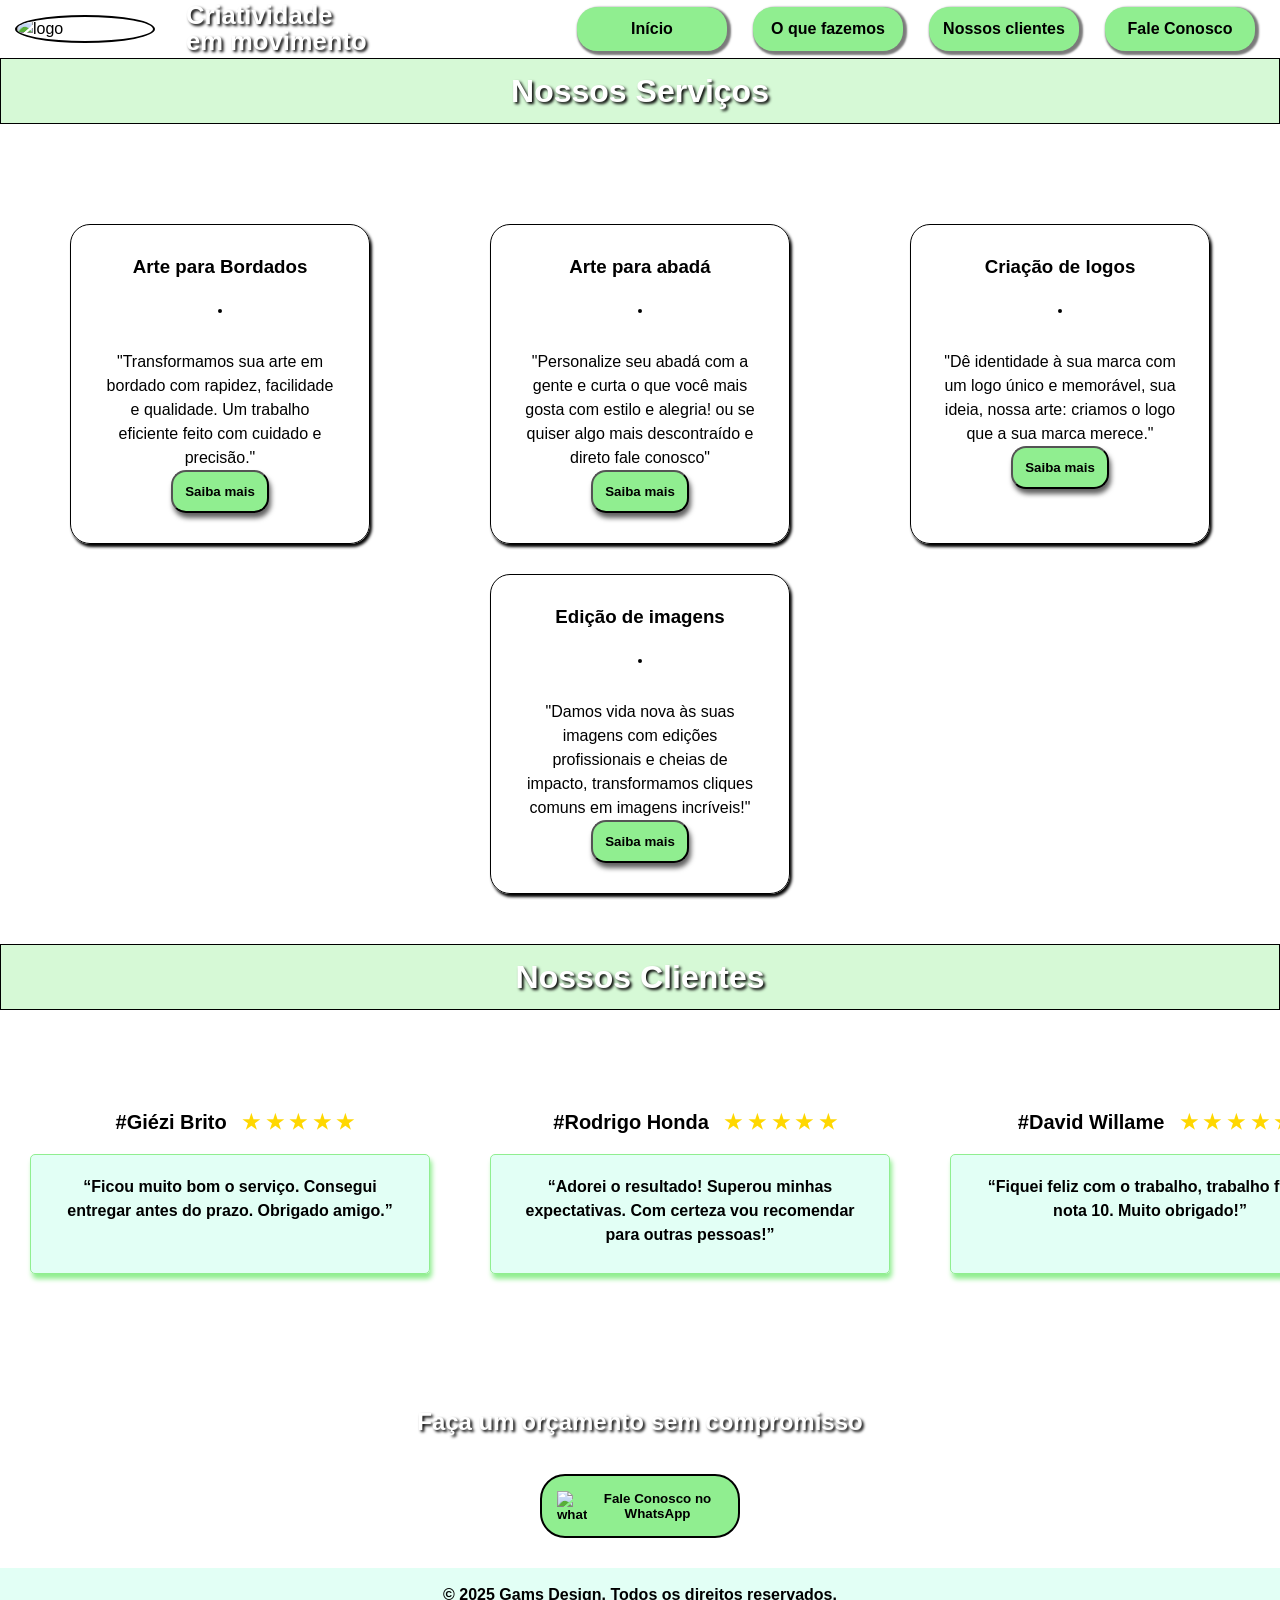
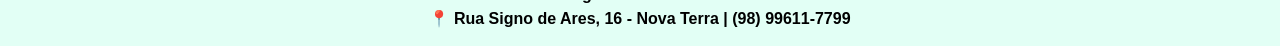
==== index.html @ ac2cf176 "atualizando..." ====
<!DOCTYPE html>
<html lang="pt-br">
  <head>
    <meta charset="UTF-8" />
    <meta name="viewport" content="width=device-width, initial-scale=1.0" />
    <link rel="stylesheet" href="style.css" />
    <link rel="shortcut icon" href="img/logo-ico.jpg" type="ico" />
    <title>Gams Design</title>
  </head>
  <body>
    <header>
      <img class="logo" src="img/logo500px.jpg" alt="logo" />
      <h1>Criatividade <br>em movimento</br></h1>
      <button class="menu-btn" aria-label="Abrir menu">
        ☰
      </button>
      <nav class="menu">
        <a href="#">Início</a>
        <a href="#">O que fazemos</a>
        <a href="#">Nossos clientes</a>
        <a href="#">Fale Conosco</a>
      </nav>
    </header>

    <h2 class="nn">Nossos Serviços</h2>

    <main>
      <article class="cards">
        <h3 class="tt">Arte para Bordados</h3>
        <img class="foto-logo" src="img/bordado500px.jpg" alt="" />
        <p class="descricao">
          "Transformamos sua arte em bordado com rapidez, facilidade e
          qualidade. Um trabalho eficiente feito com cuidado e precisão."
        </p>
          <button href="#" class="btn">Saiba mais</button>
      </article>

      <article class="cards">
        <h3 class="tt">Arte para abadá</h3>
        <img class="foto-logo" src="img/abada500px.jpg" alt="" />
        <p class="descricao">
          "Personalize seu abadá com a gente e curta o que você mais gosta com
          estilo e alegria! ou se quiser algo mais descontraído e direto fale
          conosco"
        </p>
          <button href="#" class="btn">Saiba mais</button>
      </article>

      <article class="cards">
        <h3 class="tt">Criação de logos</h3>
        <img class="foto-logo" src="img/logo500px.jpg" alt="" />
        <p class="descricao">
          "Dê identidade à sua marca com um logo único e memorável, sua ideia,
          nossa arte: criamos o logo que a sua marca merece."
        </p>
          <button href="#" class="btn">Saiba mais</button>
      </article>

      <article class="cards">
        <h3 class="tt">Edição de imagens</h3>
        <img class="foto-logo" src="img/logo500px.jpg" alt="" />
        <p class="descricao">
          "Damos vida nova às suas imagens com edições profissionais e cheias de
          impacto, transformamos cliques comuns em imagens incríveis!"
        </p>
          <button href="#" class="btn">Saiba mais</button>
      </article>
    </main>

    <h2 class="nn2">Nossos Clientes</h2>

    <section class="op">
      <article>
        <h3 class="stars">
          <span>#Giézi Brito</span> &#9733; &#9733; &#9733; &#9733; &#9733;
        </h3>
        <p class="coment">
          “Ficou muito bom o serviço. Consegui entregar antes do prazo. Obrigado
          amigo.”
        </p>
      </article>

      <article>
        <h3 class="stars">
          <span>#Rodrigo Honda</span> &#9733; &#9733; &#9733; &#9733; &#9733;
        </h3>
        <p class="coment">
          “Adorei o resultado! Superou minhas expectativas. Com certeza vou
          recomendar para outras pessoas!”
        </p>
      </article>

      <article>
        <h3 class="stars">
          <span>#David Willame</span> &#9733; &#9733; &#9733; &#9733; &#9733;
        </h3>
        <p class="coment">
          “Fiquei feliz com o trabalho, trabalho ficou nota 10. Muito obrigado!”
        </p>
      </article>

      <article>
        <h3 class="stars">
          <span>#Adriele</span> &#9733; &#9733; &#9733; &#9733; &#9733;
        </h3>
        <p class="coment">
          "Ficou muito bom os abadás! A estampa ficou exatamente como eu quero e
          o tecido é super confortável. Todo mundo elogiou no evento!"
        </p>
      </article>
    </section>

    <section class="att">
      <h2 class="att-h2">Faça um orçamento sem compromisso</h2>
      <button class="btn-w">
        <img class="iconw" src="img/iconw.png" alt="whatsapp"/> Fale Conosco no
        WhatsApp
      </button>
    </section>

    <footer class="footer">
      <p class="conteudo-footer">
        © 2025 Gams Design. Todos os direitos reservados. <br />
        📍 Rua Signo de Ares, 16 - Nova Terra | (98) 99611-7799
      </p>
    </footer>
    <script src="codigo.js"></script>
  </body>
</html>
---- style.css ----
@charset "UTF-8";

*{
    /*aqui está os resets globais do site*/
    margin: 0;
    padding: 0;
    box-sizing: border-box;
}

body {
    font-family: Arial, Helvetica, sans-serif;
    font-size: 1rem; /*Tamanho das letras*/
    line-height: 1.5em; /*Espaço vertical entre as linhas de texto*/
    background-image: url(img/fibonati.jpg);
    background-size: cover; /*A imagem de ajusta a tela inteira*/
    background-repeat: no-repeat; /*A imagem não ira se repedir*/
    background-position: center; /*Imagem ira ficar no centro da tela*/
}
/*########################################( HEADER )###########################################*/
header {
    display: flex; /*deixou a caixa manuseavel*/
    align-items: center; /*alinhou os itens ao centro*/
    gap: 1rem; /*distancia entre os itens*/
  }
  
  .menu {
    display: flex;
    gap: 1rem;
    margin-left: auto; /*margin-left: auto empurra o nav para o final do flex*/
  }

  .menu-btn { /*Configurções do icone de menu*/
    display: none;
    font-size: 2rem;
    background: none;
    border: none;
    cursor: pointer;
    margin-left: auto;
    padding: 20px;
  }
  
  
  .menu a { /*configurações dos itens do menu*/
    margin: 5px;
    padding: 10px;
    background: lightgreen;
    border-radius: 20px;
    text-decoration: none;
    font-weight: bold;
    text-align: center;
    width: 150px;
  }


  @media (max-width: 768px) { /*largura maxima de 780px*/
    .menu-btn {
      display: block; /*o iconi não aparecerá no desktop*/
    }
  
    .menu {
      display: none;
      flex-direction: column;
      width: 100%;
      margin-left: 0;
    }
  
    .menu.active {
      display: flex;
    }
  
    .menu a {
      width: 100%;
      max-width: 300px;
      margin: 0 auto;
    }
  }

.logo { /*Configurações do logo*/
    display: block;
    width: clamp(60px, 12vw, 140px); /*largura*/
    height: auto; /*altura*/
    margin: 15px;
    border-radius: 50%; /*bordas arredondadas*/
    border: 2px solid black;
}

/*Titulo da pagina*/
h1 {
    max-width: 760px;
    font-size: clamp(1.5rem, 2vw, 2.5rem);
    line-height: 1;
    color: white;
    text-shadow: 2px 2px 3px black;
}

/*Icons de navegação*/
nav {
    max-width: 760px;
    flex-wrap: wrap;
    justify-content: center;
    margin: 0 20px; /*distancia "0" em cima e baixo, "20px" esquerda e direita*/
    margin-left: auto; /*margin-left: auto empurra o nav para o final do flex*/
}

/*Configurações do menu*/
a {
    margin: 5px;
    text-align: center;
    color: black;
    text-decoration: none;
    background-color: lightgreen;
    border-radius: 20px;
    box-shadow: 2px 2px 2px 2px rgba(0, 0, 0, 0.521);
    font-weight: bold;
    width: 100%;
    max-width: 250px;
    padding: clamp(6px, 2vw, 12px)
}

header > nav > a:hover { /*Animação do menu*/
    background-color: rgba(0, 0, 0, 0.623);
    color: rgb(255, 255, 255);
    transition: background-color .5s;
}
/*########################################( MAIN )###########################################*/
.nn {
    color: white;
    margin: 0 0 100px 0;
    font-size: 2rem;
    text-align: center;
    text-shadow: 2px 2px 3px black;
    border: 1px solid black;
    padding: 20px;
    background-color: hsla(120, 73%, 75%, 0.37);
}

main {
    display: flex;
    flex-flow: row wrap; /*essa propriedade faz os projetos quebrarem um abaixo do outro*/
    justify-content: space-evenly;
    gap: 30px;
}
/*########################################( CARDS )###########################################*/
.cards {
    margin: 0 20px;
    text-align: center;
    padding: 30px;
    border-radius: 20px;
    border: 1px solid black;
    box-shadow: 2px 3px 3px black;
    flex: 1 1 300px;
    max-width: 300px;
}

.foto-logo {
    width: 100%;          /* ocupa a largura do card */
    max-width: 100%;      /* nunca ultrapassa */
    height: auto;         /* mantém proporção */
    border-radius: 20px;
    margin: 30px 0;
    border: 2px solid black;
    object-fit: cover;    /* evita distorção */
}


.btn {
    padding: 12px;
    background-color: lightgreen;
    border-radius: 15px;
    font-weight: bold;
    box-shadow: 2px 5px 5px rgba(0, 0, 0, 0.623)
}

.btn:hover {
    background-color: rgba(0, 0, 0, 0.623);
    transition: background-color .3s;
    color: white;
}

/*######################################( CLIENTES )###########################################*/
.nn2 {
    text-align: center;
    color: white;
    font-size: 2rem;
    padding: 20px;
    margin: 50px 0;
    text-shadow: 2px 2px 3px black;
    border: 1px solid black;
    background-color: hsla(120, 73%, 75%, 0.37);
}

.op {
    display: flex;
    margin: 100px 0;
    height: 200px;
    text-align: center;
    justify-content: space-evenly;
}

.coment {
    padding: 20px;
    margin: 0px 30px;
    width: 400px;
    height: 120px;
    font-weight: bold;
    box-shadow: 2px 5px 5px lightgreen;
    border-radius: 5px;
    border: 1px solid lightgreen;
    background-color: rgba(127, 255, 212, 0.226);
}

span {
    color: black;
    padding: 10px;
}

.stars {
    color: gold;
    font-size: 20px;
    margin-bottom: 20px;
}

.att {
    display: flex;
    text-align: center;
    flex-direction: column;
    margin-bottom: 30px;
    align-items: center;
}

.att-h2 {
    color: white;
    text-shadow: 2px 2px 3px black;
}

.btn-w {
    display: flex;
    border: 2px solid black;
    padding: 15px 10px;
    border-radius: 25px;
    font-weight: bold;
    background-color: lightgreen;
    align-items: center;
    justify-content: center;
    width: 200px;
    margin-top: 40px;
}

.iconw {
    width: 30px;
    height: 30px;
    margin-left: 5px;
}

.btn-w:hover {
    background-color: rgba(0, 0, 0, 0.623);
    transition: background-color .3s;
    color: white;
}

.footer {
    text-align: center;
    padding: 15px;
    background-color: rgba(127, 255, 212, 0.226);
}

.conteudo-footer {
    font-weight: bold;
}
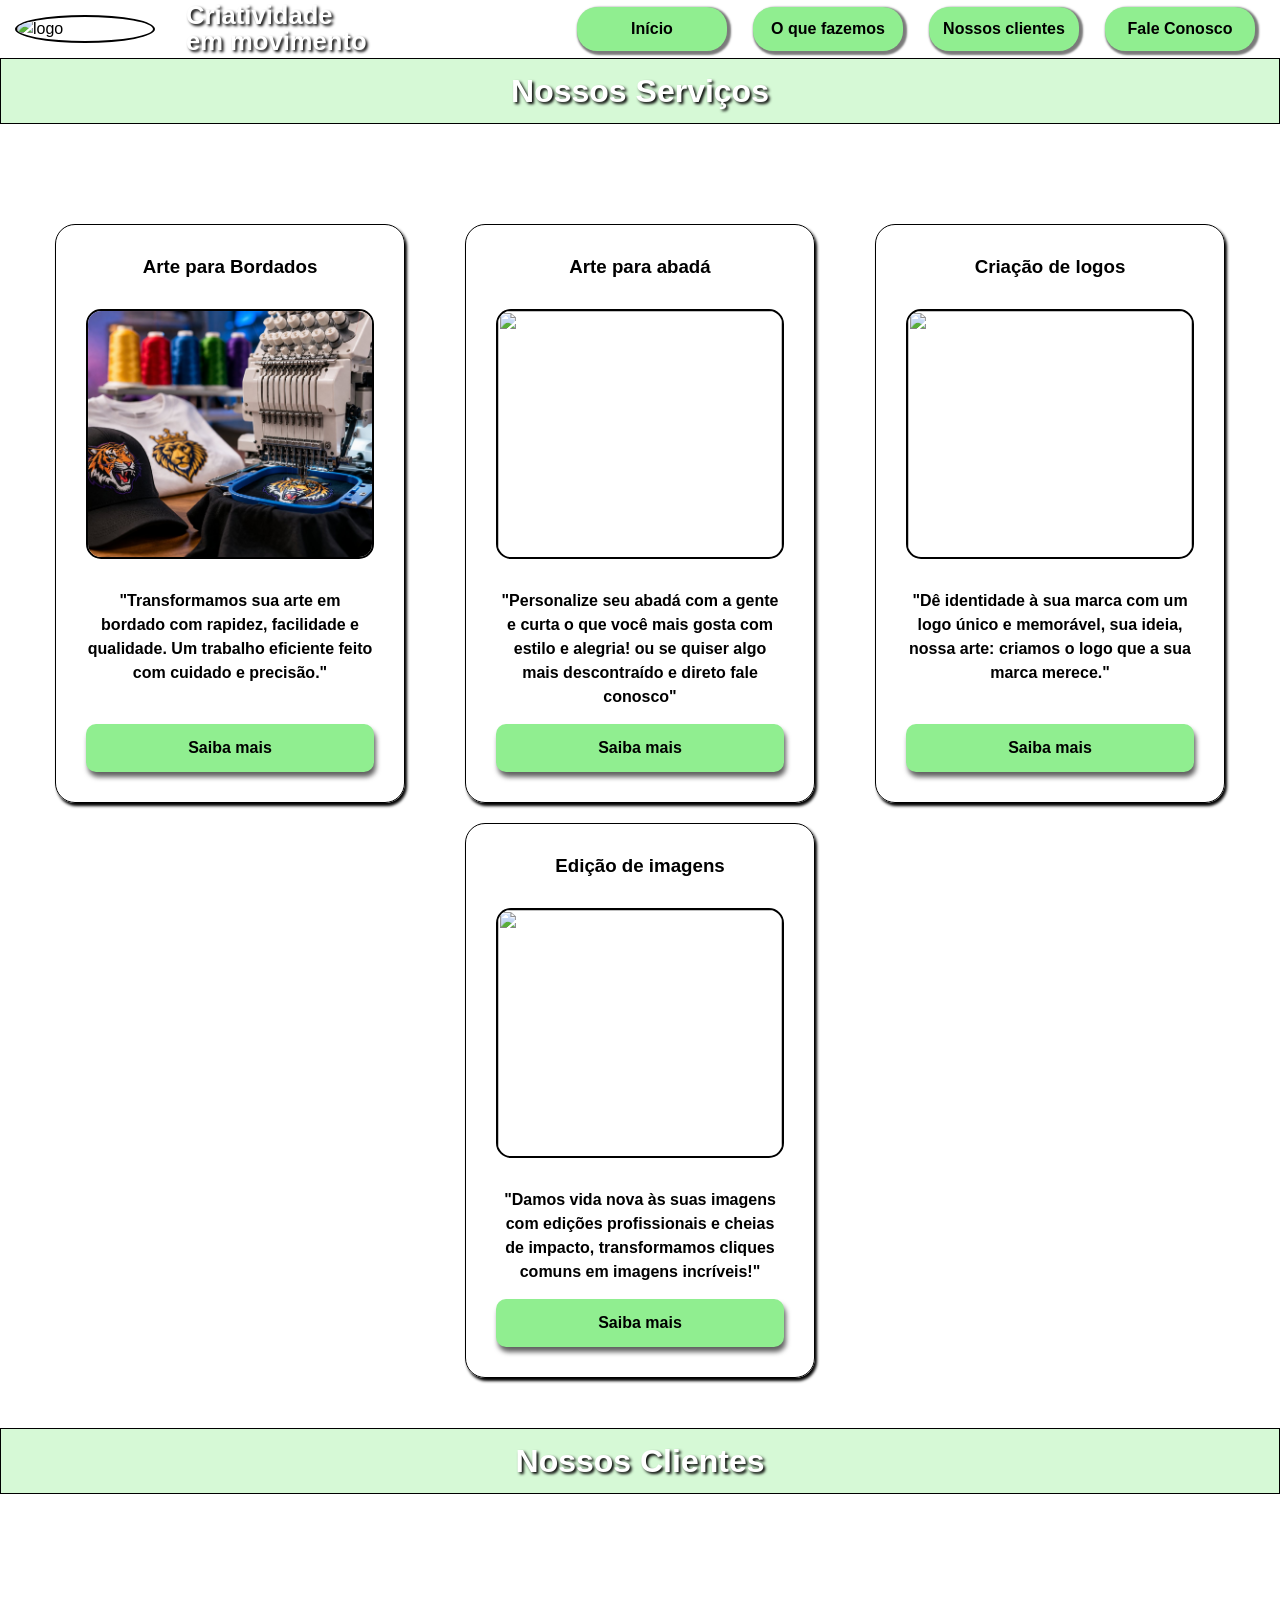
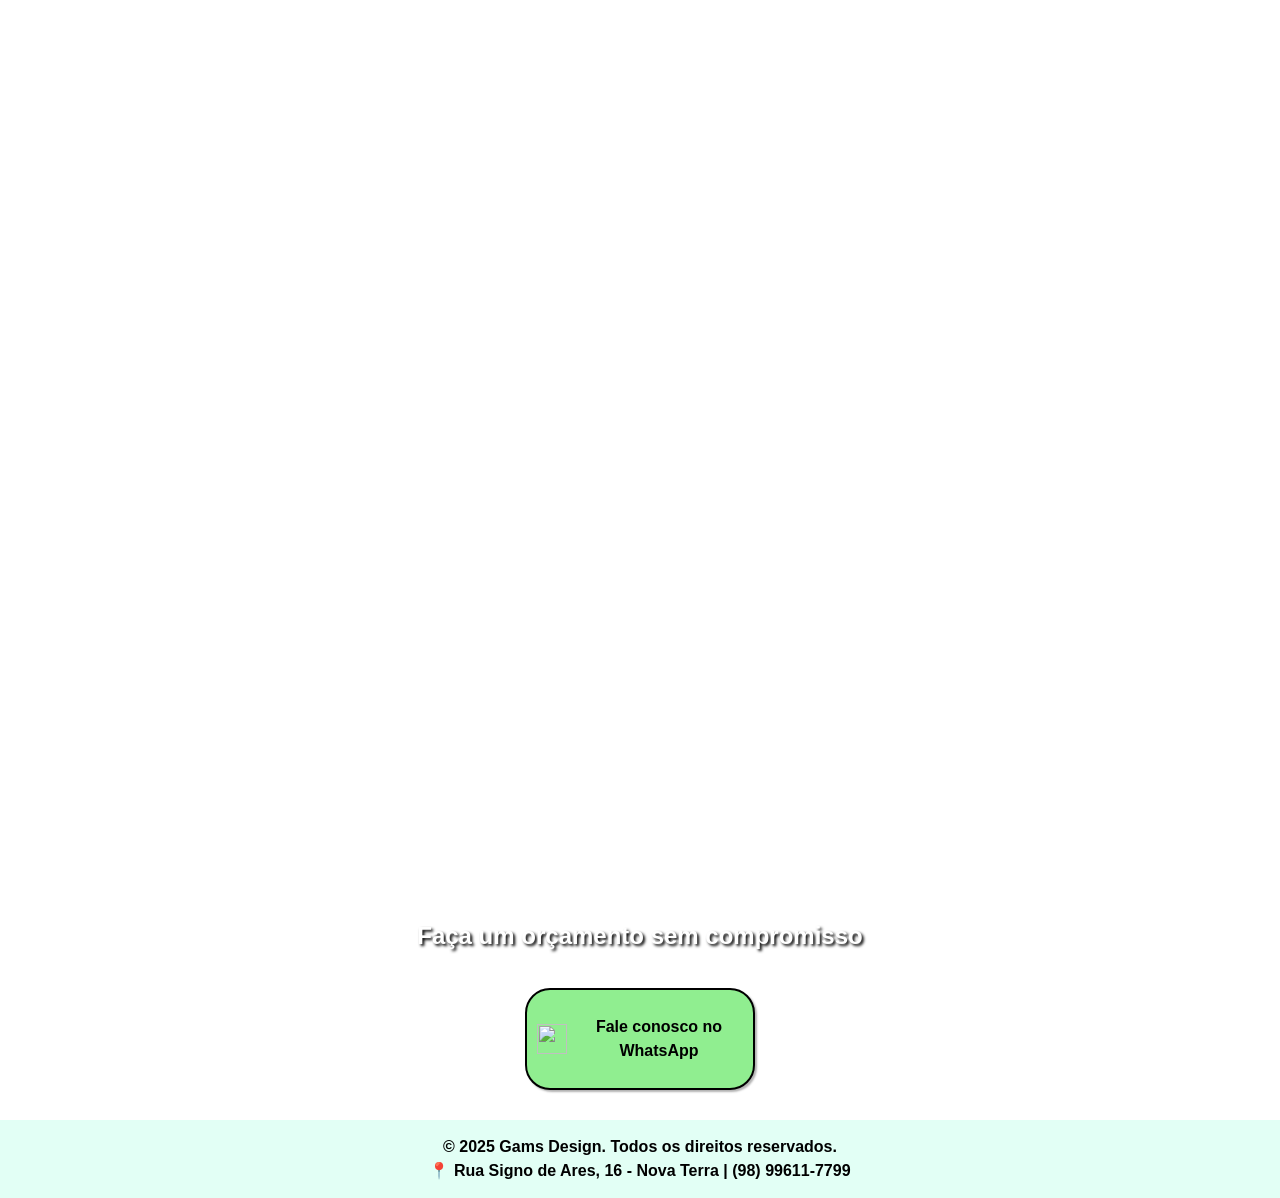
==== commit 7c238d8e: "Add files via upload" ====
--- a/index.html
+++ b/index.html
@@ -9,30 +9,30 @@
   </head>
   <body>
     <header>
-      <img class="logo" src="img/logo500px.jpg" alt="logo" />
-      <h1>Criatividade <br>em movimento</br></h1>
+      <img class="logo" src="img/logo500px.jpg" alt="logo" id="logo">
+      <h1>Criatividade <br>em movimento</h1>
       <button class="menu-btn" aria-label="Abrir menu">
         ☰
       </button>
-      <nav class="menu">
-        <a href="#">Início</a>
-        <a href="#">O que fazemos</a>
-        <a href="#">Nossos clientes</a>
-        <a href="#">Fale Conosco</a>
+      <nav class="menu" id="menu">
+        <a href="#logo">Início</a>
+        <a href="#cards">O que fazemos</a>
+        <a href="#op">Nossos clientes</a>
+        <a href="#att">Fale Conosco</a>
       </nav>
     </header>
 
     <h2 class="nn">Nossos Serviços</h2>
 
     <main>
-      <article class="cards">
+      <article class="cards" id="cards">
         <h3 class="tt">Arte para Bordados</h3>
         <img class="foto-logo" src="img/bordado500px.jpg" alt="" />
         <p class="descricao">
           "Transformamos sua arte em bordado com rapidez, facilidade e
           qualidade. Um trabalho eficiente feito com cuidado e precisão."
         </p>
-          <button href="#" class="btn">Saiba mais</button>
+          <a href="#" class="btn">Saiba mais</a>
       </article>
 
       <article class="cards">
@@ -43,7 +43,7 @@
           estilo e alegria! ou se quiser algo mais descontraído e direto fale
           conosco"
         </p>
-          <button href="#" class="btn">Saiba mais</button>
+          <a href="#" class="btn">Saiba mais</a>
       </article>
 
       <article class="cards">
@@ -53,7 +53,7 @@
           "Dê identidade à sua marca com um logo único e memorável, sua ideia,
           nossa arte: criamos o logo que a sua marca merece."
         </p>
-          <button href="#" class="btn">Saiba mais</button>
+          <a href="#" class="btn">Saiba mais</a>
       </article>
 
       <article class="cards">
@@ -63,60 +63,58 @@
           "Damos vida nova às suas imagens com edições profissionais e cheias de
           impacto, transformamos cliques comuns em imagens incríveis!"
         </p>
-          <button href="#" class="btn">Saiba mais</button>
+          <a href="#" class="btn">Saiba mais</a>
       </article>
     </main>
 
     <h2 class="nn2">Nossos Clientes</h2>
 
-    <section class="op">
-      <article>
-        <h3 class="stars">
-          <span>#Giézi Brito</span> &#9733; &#9733; &#9733; &#9733; &#9733;
-        </h3>
-        <p class="coment">
-          “Ficou muito bom o serviço. Consegui entregar antes do prazo. Obrigado
-          amigo.”
-        </p>
-      </article>
+    <section class="op" id="op">
+      <img src="img/1.jpg" alt="">
+      <img src="img/2.jpg" alt="">
+      <img src="img/3.jpg" alt="">
+      <img src="img/4.jpg" alt="">
+      <img src="img/5.jpg" alt="">
+      <img src="img/6.jpg" alt="">
+      <img src="img/7.jpg" alt="">
+      <img src="img/8.jpg" alt="">
 
-      <article>
-        <h3 class="stars">
-          <span>#Rodrigo Honda</span> &#9733; &#9733; &#9733; &#9733; &#9733;
-        </h3>
-        <p class="coment">
-          “Adorei o resultado! Superou minhas expectativas. Com certeza vou
-          recomendar para outras pessoas!”
-        </p>
-      </article>
+      <!-- Janela de imagem ampliada -->
+<div class="lightbox" id="lightbox" aria-hidden="true">
+  <button
+      class="lightbox-fechar"
+      id="lightbox-fechar"
+      type="button"
+      aria-label="Fechar imagem"
+  >&times;</button>
 
-      <article>
-        <h3 class="stars">
-          <span>#David Willame</span> &#9733; &#9733; &#9733; &#9733; &#9733;
-        </h3>
-        <p class="coment">
-          “Fiquei feliz com o trabalho, trabalho ficou nota 10. Muito obrigado!”
-        </p>
-      </article>
+  <img class="lightbox-img" id="lightbox-img" src="" alt="" />
+</div>
 
-      <article>
-        <h3 class="stars">
-          <span>#Adriele</span> &#9733; &#9733; &#9733; &#9733; &#9733;
-        </h3>
-        <p class="coment">
-          "Ficou muito bom os abadás! A estampa ficou exatamente como eu quero e
-          o tecido é super confortável. Todo mundo elogiou no evento!"
-        </p>
-      </article>
     </section>
 
-    <section class="att">
-      <h2 class="att-h2">Faça um orçamento sem compromisso</h2>
-      <button class="btn-w">
-        <img class="iconw" src="img/iconw.png" alt="whatsapp"/> Fale Conosco no
-        WhatsApp
-      </button>
-    </section>
+
+    <section class="att" id="att">
+      <h2 class="att-h2">
+          Faça um orçamento sem compromisso
+      </h2>
+  
+      <a
+          class="btn-w"
+          href="https://wa.me/5598985797997?text=Ol%C3%A1%2C%20gostaria%20de%20mais%20informa%C3%A7%C3%B5es"
+          target="_blank"
+          rel="noopener noreferrer"
+          aria-label="Fale conosco pelo WhatsApp"
+      >
+          <img
+              class="iconw"
+              src="img/iconw.png"
+              alt=""
+          />
+          <span>Fale conosco no WhatsApp</span>
+      </a>
+  </section>
+  
 
     <footer class="footer">
       <p class="conteudo-footer">
--- a/style.css
+++ b/style.css
@@ -1,35 +1,95 @@
+
 @charset "UTF-8";
 
-*{
-    /*aqui está os resets globais do site*/
+/* =========================
+   RESET GLOBAL
+========================= */
+* {
     margin: 0;
     padding: 0;
     box-sizing: border-box;
 }
 
+/* =========================
+   CONFIGURAÇÕES GERAIS
+========================= */
 body {
     font-family: Arial, Helvetica, sans-serif;
-    font-size: 1rem; /*Tamanho das letras*/
-    line-height: 1.5em; /*Espaço vertical entre as linhas de texto*/
-    background-image: url(img/fibonati.jpg);
-    background-size: cover; /*A imagem de ajusta a tela inteira*/
-    background-repeat: no-repeat; /*A imagem não ira se repedir*/
-    background-position: center; /*Imagem ira ficar no centro da tela*/
-}
-/*########################################( HEADER )###########################################*/
+    font-size: 1rem;
+    line-height: 1.5em;
+    background-image: url("img/fibonati.jpg");
+    background-size: cover;
+    background-repeat: no-repeat;
+    background-position: center;
+}
+
+/* =========================
+   CABEÇALHO
+========================= */
 header {
-    display: flex; /*deixou a caixa manuseavel*/
-    align-items: center; /*alinhou os itens ao centro*/
-    gap: 1rem; /*distancia entre os itens*/
-  }
-  
-  .menu {
-    display: flex;
+    display: flex;
+    align-items: center;
     gap: 1rem;
-    margin-left: auto; /*margin-left: auto empurra o nav para o final do flex*/
-  }
-
-  .menu-btn { /*Configurções do icone de menu*/
+    flex-wrap: wrap;
+}
+
+/* LOGO */
+.logo {
+    display: block;
+    width: clamp(60px, 12vw, 140px);
+    height: auto;
+    margin: 15px;
+    border-radius: 50%;
+    border: 2px solid black;
+}
+
+/* TÍTULO PRINCIPAL */
+h1 {
+    max-width: 760px;
+    font-size: clamp(1.5rem, 2vw, 2.5rem);
+    line-height: 1;
+    color: white;
+    text-shadow: 2px 2px 3px black;
+}
+
+/* =========================
+   MENU DE NAVEGAÇÃO
+========================= */
+nav {
+    max-width: 760px;
+    margin-right: 20px;
+}
+
+.menu {
+    display: flex;
+    flex-wrap: wrap;
+    justify-content: center;
+    gap: 1rem;
+    margin-left: auto;
+}
+
+.menu a {
+    display: block;
+    width: 150px;
+    margin: 5px;
+    padding: 10px;
+    background-color: lightgreen;
+    border-radius: 20px;
+    text-decoration: none;
+    font-weight: bold;
+    text-align: center;
+    color: black;
+    box-shadow: 2px 2px 2px 2px rgba(0, 0, 0, 0.521);
+    transition: background-color 0.3s, color 0.3s;
+}
+
+.menu a:hover {
+    background-color: rgba(0, 0, 0, 0.623);
+    color: white;
+}
+
+/* BOTÃO DO MENU MOBILE */
+.menu-btn {
     display: none;
     font-size: 2rem;
     background: none;
@@ -37,95 +97,15 @@
     cursor: pointer;
     margin-left: auto;
     padding: 20px;
-  }
-  
-  
-  .menu a { /*configurações dos itens do menu*/
-    margin: 5px;
-    padding: 10px;
-    background: lightgreen;
-    border-radius: 20px;
-    text-decoration: none;
-    font-weight: bold;
-    text-align: center;
-    width: 150px;
-  }
-
-
-  @media (max-width: 768px) { /*largura maxima de 780px*/
-    .menu-btn {
-      display: block; /*o iconi não aparecerá no desktop*/
-    }
-  
-    .menu {
-      display: none;
-      flex-direction: column;
-      width: 100%;
-      margin-left: 0;
-    }
-  
-    .menu.active {
-      display: flex;
-    }
-  
-    .menu a {
-      width: 100%;
-      max-width: 300px;
-      margin: 0 auto;
-    }
-  }
-
-.logo { /*Configurações do logo*/
-    display: block;
-    width: clamp(60px, 12vw, 140px); /*largura*/
-    height: auto; /*altura*/
-    margin: 15px;
-    border-radius: 50%; /*bordas arredondadas*/
-    border: 2px solid black;
-}
-
-/*Titulo da pagina*/
-h1 {
-    max-width: 760px;
-    font-size: clamp(1.5rem, 2vw, 2.5rem);
-    line-height: 1;
-    color: white;
-    text-shadow: 2px 2px 3px black;
-}
-
-/*Icons de navegação*/
-nav {
-    max-width: 760px;
-    flex-wrap: wrap;
-    justify-content: center;
-    margin: 0 20px; /*distancia "0" em cima e baixo, "20px" esquerda e direita*/
-    margin-left: auto; /*margin-left: auto empurra o nav para o final do flex*/
-}
-
-/*Configurações do menu*/
-a {
-    margin: 5px;
-    text-align: center;
-    color: black;
-    text-decoration: none;
-    background-color: lightgreen;
-    border-radius: 20px;
-    box-shadow: 2px 2px 2px 2px rgba(0, 0, 0, 0.521);
-    font-weight: bold;
-    width: 100%;
-    max-width: 250px;
-    padding: clamp(6px, 2vw, 12px)
-}
-
-header > nav > a:hover { /*Animação do menu*/
-    background-color: rgba(0, 0, 0, 0.623);
-    color: rgb(255, 255, 255);
-    transition: background-color .5s;
-}
-/*########################################( MAIN )###########################################*/
+    color: white;
+}
+
+/* =========================
+   TÍTULO DOS SERVIÇOS
+========================= */
 .nn {
     color: white;
-    margin: 0 0 100px 0;
+    margin: 0 0 100px;
     font-size: 2rem;
     text-align: center;
     text-shadow: 2px 2px 3px black;
@@ -134,50 +114,78 @@
     background-color: hsla(120, 73%, 75%, 0.37);
 }
 
+/* =========================
+   ÁREA PRINCIPAL
+========================= */
 main {
     display: flex;
-    flex-flow: row wrap; /*essa propriedade faz os projetos quebrarem um abaixo do outro*/
-    justify-content: space-evenly;
-    gap: 30px;
-}
-/*########################################( CARDS )###########################################*/
+    flex-flow: row wrap;
+    justify-content: center;
+    gap: 20px;
+}
+
+/* CARDS DE SERVIÇOS */
 .cards {
+    display: flex;
+    flex-direction: column;
+    flex: 1 1 300px;
+    max-width: 350px;
+    gap: 15px;
+
     margin: 0 20px;
-    text-align: center;
     padding: 30px;
+
+    text-align: center;
+    border: 1px solid black;
     border-radius: 20px;
-    border: 1px solid black;
     box-shadow: 2px 3px 3px black;
-    flex: 1 1 300px;
-    max-width: 300px;
-}
-
+}
+
+/* IMAGENS DOS CARDS */
 .foto-logo {
-    width: 100%;          /* ocupa a largura do card */
-    max-width: 100%;      /* nunca ultrapassa */
-    height: auto;         /* mantém proporção */
-    border-radius: 20px;
-    margin: 30px 0;
+    display: block;
+    width: 100%;
+    height: 250px;
+    margin: 15px 0;
+
     border: 2px solid black;
-    object-fit: cover;    /* evita distorção */
-}
-
+    border-radius: 15px;
+
+    object-fit: cover;
+    object-position: center;
+}
+
+/* DESCRIÇÕES DOS CARDS */
+.descricao {
+    font-weight: bold;
+}
+
+/* BOTÕES DOS CARDS */
+.cards .btn {
+    margin-top: auto;
+}
 
 .btn {
+    display: block;
     padding: 12px;
     background-color: lightgreen;
-    border-radius: 15px;
+    border-radius: 10px;
     font-weight: bold;
-    box-shadow: 2px 5px 5px rgba(0, 0, 0, 0.623)
+    box-shadow: 2px 5px 5px rgba(0, 0, 0, 0.623);
+    color: black;
+    text-align: center;
+    text-decoration: none;
+    transition: background-color 0.3s, color 0.3s;
 }
 
 .btn:hover {
     background-color: rgba(0, 0, 0, 0.623);
-    transition: background-color .3s;
-    color: white;
-}
-
-/*######################################( CLIENTES )###########################################*/
+    color: white;
+}
+
+/* =========================
+   TÍTULO DOS CLIENTES
+========================= */
 .nn2 {
     text-align: center;
     color: white;
@@ -189,19 +197,41 @@
     background-color: hsla(120, 73%, 75%, 0.37);
 }
 
+/* =========================
+   GALERIA DE CLIENTES
+========================= */
 .op {
     display: flex;
-    margin: 100px 0;
-    height: 200px;
-    text-align: center;
-    justify-content: space-evenly;
-}
-
+    flex-wrap: wrap;
+    gap: 10px;
+    padding: 10px;
+    justify-content: center;
+}
+
+.op img {
+    flex: 1 1 150px;
+    max-width: 200px;
+    height: 450px;
+
+    object-fit: cover;
+    border-radius: 8px;
+    transition: transform 0.3s ease;
+    cursor: zoom-in;
+}
+
+.op img:hover {
+    transform: scale(1.05);
+}
+
+/* =========================
+   COMENTÁRIOS
+========================= */
 .coment {
-    padding: 20px;
-    margin: 0px 30px;
     width: 400px;
     height: 120px;
+    padding: 20px;
+    margin: 0 30px;
+
     font-weight: bold;
     box-shadow: 2px 5px 5px lightgreen;
     border-radius: 5px;
@@ -220,44 +250,59 @@
     margin-bottom: 20px;
 }
 
+/* =========================
+   SEÇÃO DE CONTATO
+========================= */
 .att {
     display: flex;
-    text-align: center;
     flex-direction: column;
+    align-items: center;
+    text-align: center;
     margin-bottom: 30px;
+}
+
+.att-h2 {
+    color: white;
+    text-shadow: 2px 2px 3px black;
+    margin-top: 50px;
+}
+
+/* BOTÃO DO WHATSAPP */
+.btn-w {
+    display: flex;
     align-items: center;
-}
-
-.att-h2 {
-    color: white;
-    text-shadow: 2px 2px 3px black;
-}
-
-.btn-w {
-    display: flex;
+    justify-content: center;
+    gap: 8px;
+
+    width: 230px;
+    max-width: calc(100% - 20px);
+    margin-top: 40px;
+    padding: 15px 10px;
+
     border: 2px solid black;
-    padding: 15px 10px;
     border-radius: 25px;
     font-weight: bold;
     background-color: lightgreen;
-    align-items: center;
-    justify-content: center;
-    width: 200px;
-    margin-top: 40px;
+    color: black;
+    text-decoration: none;
+    box-shadow: 2px 2px 2px rgba(0, 0, 0, 0.3);
+    transition: background-color 0.3s, color 0.3s;
 }
 
 .iconw {
     width: 30px;
     height: 30px;
-    margin-left: 5px;
+    flex-shrink: 0;
 }
 
 .btn-w:hover {
     background-color: rgba(0, 0, 0, 0.623);
-    transition: background-color .3s;
-    color: white;
-}
-
+    color: white;
+}
+
+/* =========================
+   RODAPÉ
+========================= */
 .footer {
     text-align: center;
     padding: 15px;
@@ -266,4 +311,257 @@
 
 .conteudo-footer {
     font-weight: bold;
-}+}
+
+/* =========================
+   LIGHTBOX - AMPLIAÇÃO
+========================= */
+.lightbox {
+    display: none;
+    position: fixed;
+    inset: 0;
+    z-index: 9999;
+
+    align-items: center;
+    justify-content: center;
+
+    padding: 30px;
+    background-color: rgba(0, 0, 0, 0.65);
+    backdrop-filter: blur(8px);
+    -webkit-backdrop-filter: blur(8px);
+}
+
+/* MOSTRA A AMPLIAÇÃO */
+.lightbox.active {
+    display: flex;
+}
+
+/* IMAGEM AMPLIADA */
+.lightbox-img {
+    display: block;
+    width: auto;
+    height: auto;
+    max-width: 90vw;
+    max-height: 82vh;
+    max-height: 82dvh;
+
+    object-fit: contain;
+    border: 2px solid white;
+    border-radius: 8px;
+    box-sizing: border-box;
+
+    animation: ampliarImagem 0.25s ease;
+}
+
+/* BOTÃO DE FECHAR */
+.lightbox-fechar {
+    position: absolute;
+    top: 20px;
+    right: 30px;
+
+    color: white;
+    background: transparent;
+    border: none;
+
+    font-size: 42px;
+    line-height: 1;
+    cursor: pointer;
+}
+
+/* ANIMAÇÃO DE ENTRADA */
+@keyframes ampliarImagem {
+    from {
+        transform: scale(0.8);
+        opacity: 0;
+    }
+
+    to {
+        transform: scale(1);
+        opacity: 1;
+    }
+}
+
+/* BLOQUEIA A ROLAGEM COM A AMPLIAÇÃO ABERTA */
+body.lightbox-aberto {
+    overflow: hidden;
+}
+
+/* =========================
+   TABLETS E CELULARES
+========================= */
+@media (max-width: 768px) {
+
+    /* CABEÇALHO */
+    header {
+        gap: 0.5rem;
+    }
+
+    /* BOTÃO DO MENU */
+    .menu-btn {
+        display: block;
+    }
+
+    /* MENU RECOLHIDO */
+    .menu {
+        display: none;
+        flex-direction: column;
+        align-items: center;
+        width: 100%;
+        margin: 0;
+        gap: 10px;
+    }
+
+    /* MENU ABERTO */
+    .menu.active {
+        display: flex;
+        padding-bottom: 20px;
+        margin-bottom: 15px;
+    }
+
+    .menu a {
+        width: 100%;
+        max-width: 300px;
+        margin: 0;
+    }
+
+    /* TÍTULO DOS SERVIÇOS */
+    .nn {
+        margin-bottom: 50px;
+    }
+
+    /* CARDS */
+    main {
+        gap: 20px;
+    }
+
+    .cards {
+        flex: 1 1 280px;
+        margin: 0 10px;
+        padding: 20px;
+    }
+
+    /* IMAGENS DOS CARDS */
+    .foto-logo {
+        height: 230px;
+    }
+
+    /* GALERIA */
+    .op img:hover {
+        transform: none;
+    }
+
+    /* LIGHTBOX */
+    .lightbox {
+        padding: 15px;
+    }
+
+    .lightbox-img {
+        display: block;
+        width: auto;
+        height: auto;
+        max-width: 90vw;
+        max-height: 85dvh;
+        object-fit: contain;
+        cursor: default;
+        transform: none;
+        box-sizing: border-box;
+    }
+
+    .lightbox-fechar {
+        top: 12px;
+        right: 15px;
+        font-size: 38px;
+        padding: 5px;
+    }
+}
+
+/* =========================
+   CELULARES ATÉ 600PX
+========================= */
+@media (max-width: 600px) {
+
+    /* IMAGENS DOS CARDS */
+    .foto-logo {
+        width: 100%;
+        height: 220px;
+        aspect-ratio: 1 / 1;
+    }
+
+    /* GALERIA DE CLIENTES */
+    .op img {
+        flex: 1 1 120px;
+        max-width: 45%;
+        height: 250px;
+    }
+
+    .op img:hover {
+        transform: none;
+    }
+
+    /* COMENTÁRIOS */
+    .coment {
+        width: auto;
+        max-width: 100%;
+        height: auto;
+        margin: 10px;
+    }
+
+    /* CONTATO */
+    .att-h2 {
+        padding: 0 15px;
+    }
+
+    /* RODAPÉ */
+    .conteudo-footer {
+        overflow-wrap: anywhere;
+    }
+}
+
+/* =========================
+   CELULARES PEQUENOS
+   ATÉ 400PX
+========================= */
+@media (max-width: 400px) {
+
+    /* LOGO */
+    .logo {
+        width: 60px;
+        margin: 10px;
+    }
+
+    /* TÍTULO PRINCIPAL */
+    h1 {
+        font-size: 1.3rem;
+    }
+
+    /* BOTÃO DO MENU */
+    .menu-btn {
+        padding: 10px;
+    }
+
+    /* TÍTULOS DAS SEÇÕES */
+    .nn,
+    .nn2 {
+        font-size: 1.6rem;
+        padding: 15px;
+    }
+
+    /* CARDS */
+    .cards {
+        flex-basis: 100%;
+        margin: 0 10px;
+        padding: 15px;
+    }
+
+    /* IMAGENS DA GALERIA */
+    .op img {
+        flex: 1 1 100%;
+        max-width: 100%;
+        height: 220px;
+    }
+
+    /* RODAPÉ */
+    .footer {
+        padding: 10px;
+    }
+}
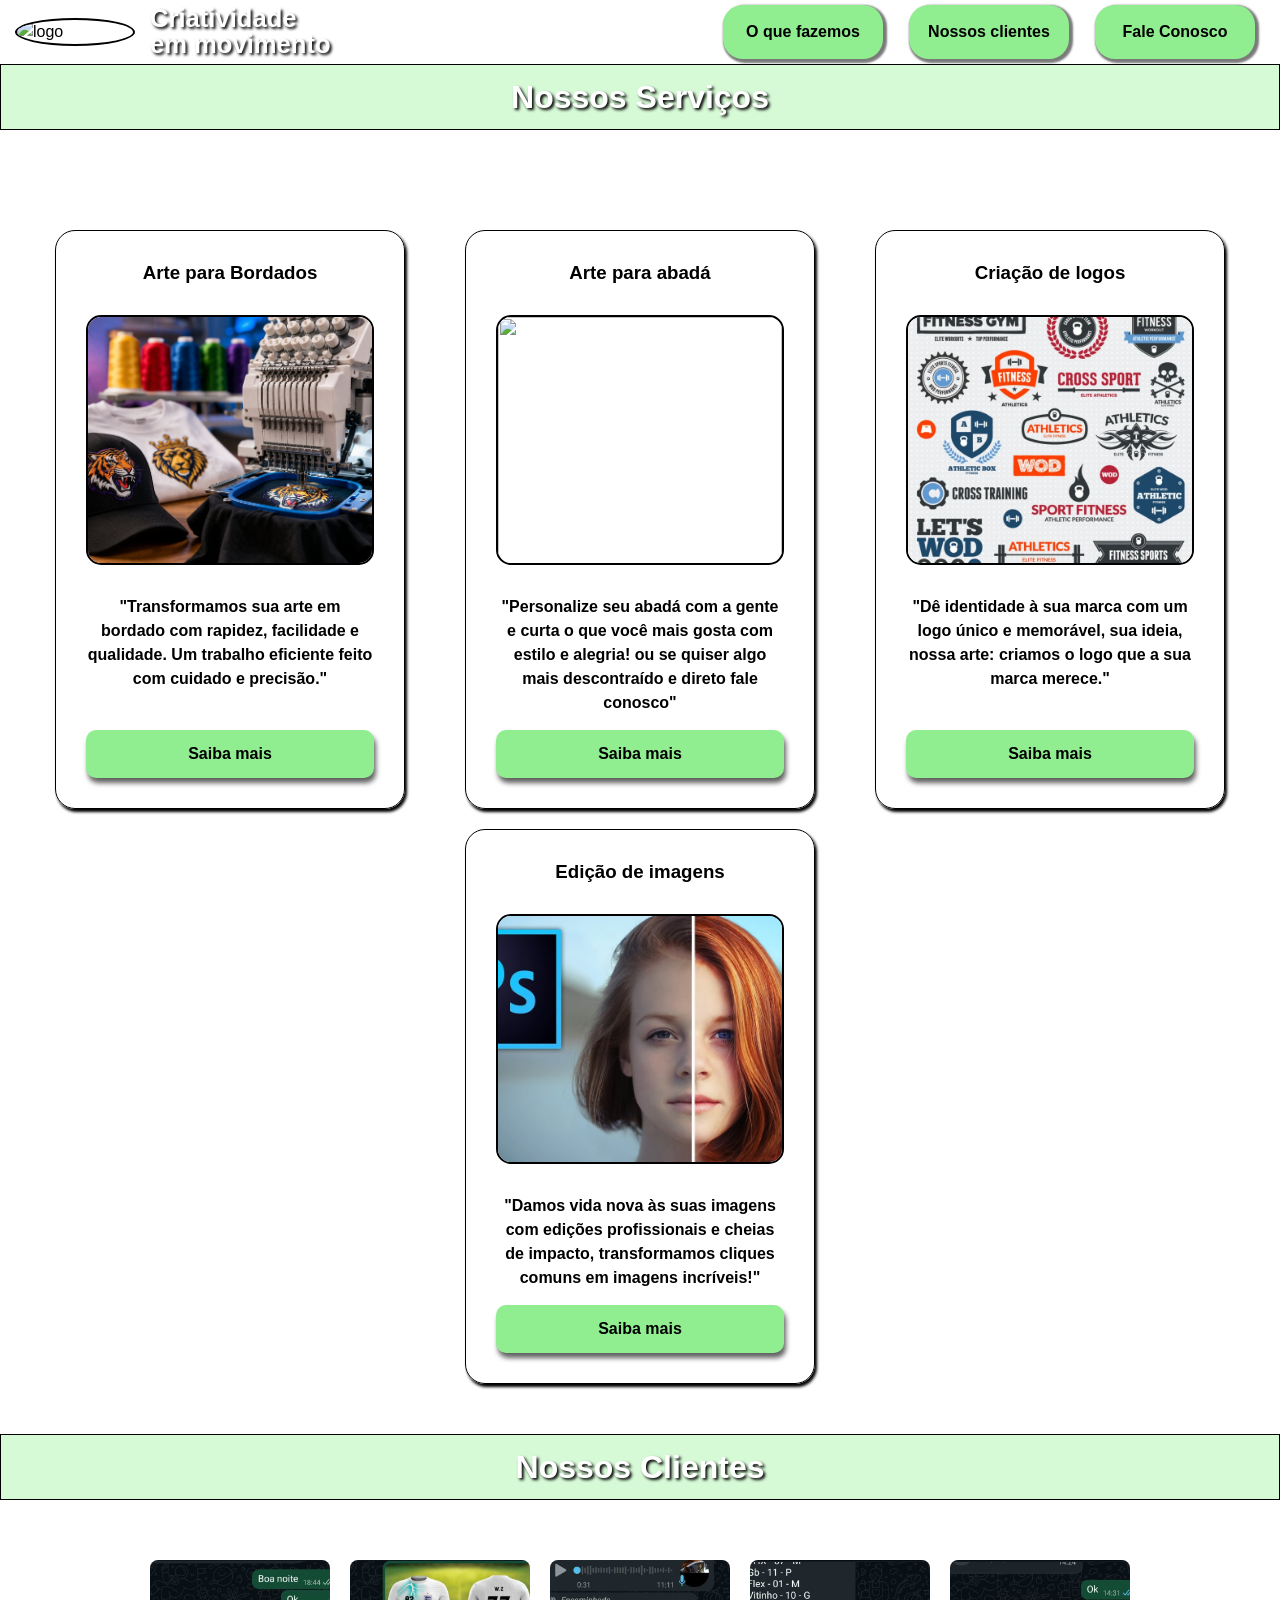
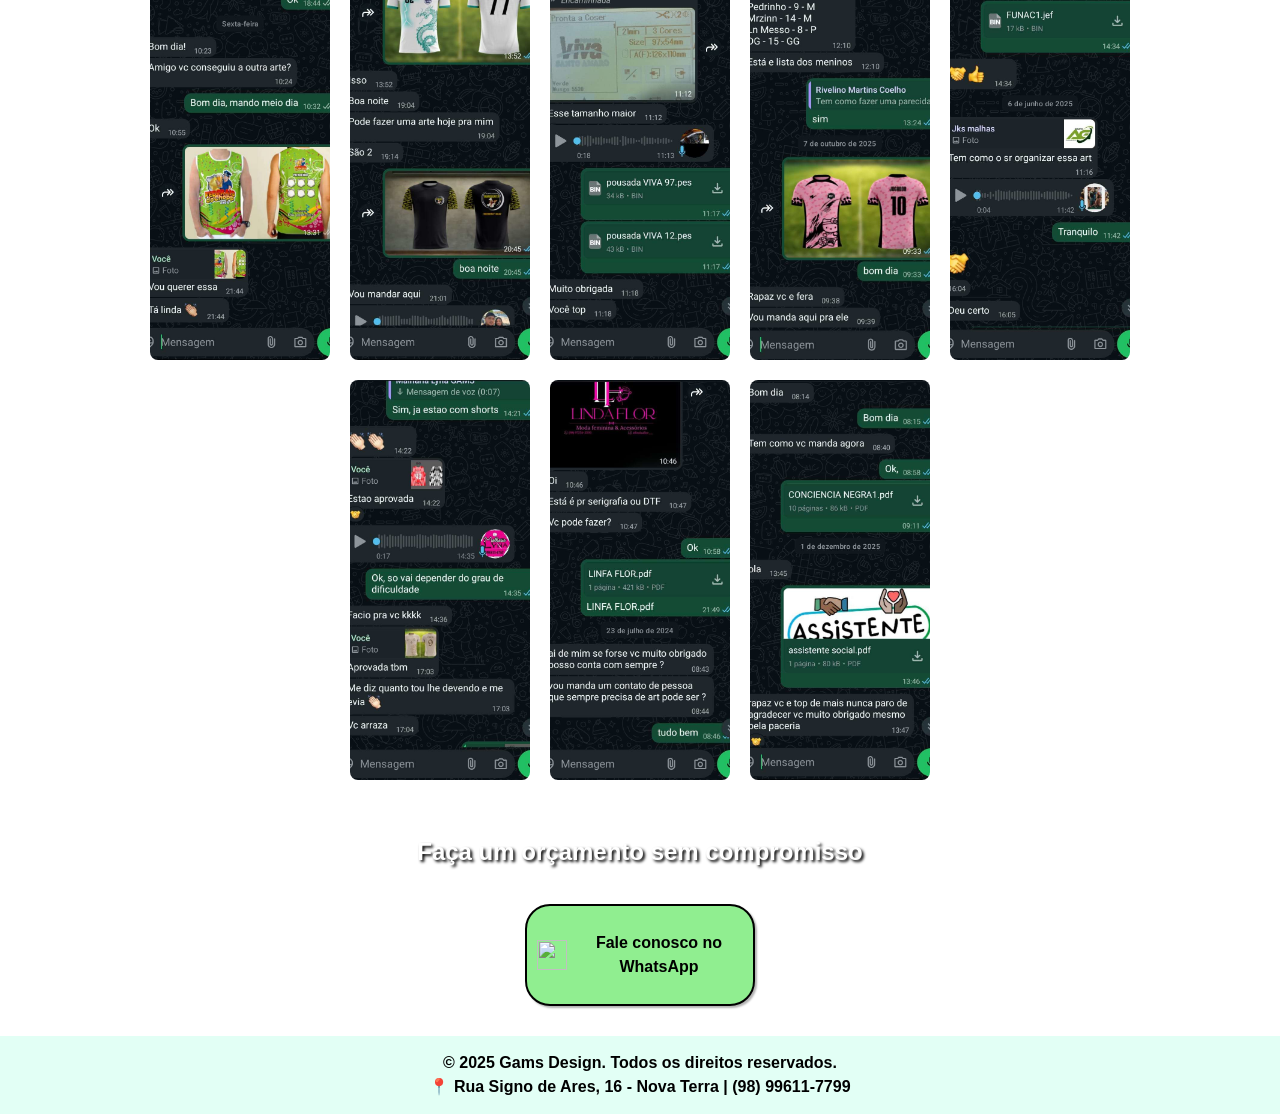
==== commit 9fc70669: "Add files via upload" ====
--- a/index.html
+++ b/index.html
@@ -15,7 +15,6 @@
         ☰
       </button>
       <nav class="menu" id="menu">
-        <a href="#logo">Início</a>
         <a href="#cards">O que fazemos</a>
         <a href="#op">Nossos clientes</a>
         <a href="#att">Fale Conosco</a>
@@ -48,7 +47,7 @@
 
       <article class="cards">
         <h3 class="tt">Criação de logos</h3>
-        <img class="foto-logo" src="img/logo500px.jpg" alt="" />
+        <img class="foto-logo" src="img/logo.JPG" alt="" />
         <p class="descricao">
           "Dê identidade à sua marca com um logo único e memorável, sua ideia,
           nossa arte: criamos o logo que a sua marca merece."
@@ -58,7 +57,7 @@
 
       <article class="cards">
         <h3 class="tt">Edição de imagens</h3>
-        <img class="foto-logo" src="img/logo500px.jpg" alt="" />
+        <img class="foto-logo" src="img/edicao.jpg" alt="" />
         <p class="descricao">
           "Damos vida nova às suas imagens com edições profissionais e cheias de
           impacto, transformamos cliques comuns em imagens incríveis!"
@@ -80,16 +79,17 @@
       <img src="img/8.jpg" alt="">
 
       <!-- Janela de imagem ampliada -->
-<div class="lightbox" id="lightbox" aria-hidden="true">
-  <button
-      class="lightbox-fechar"
-      id="lightbox-fechar"
-      type="button"
-      aria-label="Fechar imagem"
-  >&times;</button>
-
-  <img class="lightbox-img" id="lightbox-img" src="" alt="" />
-</div>
+      <div class="lightbox" id="lightbox" aria-hidden="true">
+        <button
+            class="lightbox-fechar"
+            id="lightbox-fechar"
+            type="button"
+            aria-label="Fechar imagem"
+        >&times;</button>
+    
+        <img class="lightbox-img" id="lightbox-img" src="" alt="" />
+      </div>
+    
 
     </section>
 
@@ -101,7 +101,7 @@
   
       <a
           class="btn-w"
-          href="https://wa.me/5598985797997?text=Ol%C3%A1%2C%20gostaria%20de%20mais%20informa%C3%A7%C3%B5es"
+          href="https://wa.me/5598996117799?text=Ol%C3%A1%2C%20gostaria%20de%20mais%20informa%C3%A7%C3%B5es"
           target="_blank"
           rel="noopener noreferrer"
           aria-label="Fale conosco pelo WhatsApp"
--- a/style.css
+++ b/style.css
@@ -29,14 +29,22 @@
 header {
     display: flex;
     align-items: center;
-    gap: 1rem;
     flex-wrap: wrap;
-}
+    
+    /* Mantém todo o cabeçalho fixo */
+    top: 0;
+    left: 0;
+    width: 100%;
+    z-index: 1000;
+    
+    /* Aparência e dimensionamento */
+    box-sizing: border-box;
+    }
 
 /* LOGO */
 .logo {
     display: block;
-    width: clamp(60px, 12vw, 140px);
+    width: clamp(60px, 12vw, 120px);
     height: auto;
     margin: 15px;
     border-radius: 50%;
@@ -70,9 +78,9 @@
 
 .menu a {
     display: block;
-    width: 150px;
+    width: 160px;
     margin: 5px;
-    padding: 10px;
+    padding: 15px;
     background-color: lightgreen;
     border-radius: 20px;
     text-decoration: none;
@@ -200,28 +208,60 @@
 /* =========================
    GALERIA DE CLIENTES
 ========================= */
+
 .op {
     display: flex;
+    width: 90%;
+    margin: 0 auto;
     flex-wrap: wrap;
-    gap: 10px;
+    gap: 20px;
     padding: 10px;
     justify-content: center;
 }
 
-.op img {
-    flex: 1 1 150px;
-    max-width: 200px;
-    height: 450px;
-
+.op > img {
+    flex: 1 1 100px;
+    max-width: 180px;
+    height: 400px;
     object-fit: cover;
     border-radius: 8px;
-    transition: transform 0.3s ease;
-    cursor: zoom-in;
-}
-
-.op img:hover {
-    transform: scale(1.05);
-}
+    cursor: pointer;
+}
+
+/* Janela da imagem ampliada */
+.lightbox {
+    display: none;
+    position: fixed;
+    inset: 0;
+    z-index: 9999;
+    background: rgba(0, 0, 0, 0.9);
+    justify-content: center;
+    align-items: center;
+}
+
+.lightbox[aria-hidden="false"] {
+    display: flex;
+}
+
+.lightbox .lightbox-img {
+    max-width: 90vw;
+    max-height: 85vh;
+    width: auto;
+    height: auto;
+    object-fit: contain;
+}
+
+.lightbox-fechar {
+    position: absolute;
+    top: 15px;
+    right: 25px;
+    color: white;
+    background: transparent;
+    border: none;
+    font-size: 40px;
+    cursor: pointer;
+}
+
 
 /* =========================
    COMENTÁRIOS
@@ -313,61 +353,6 @@
     font-weight: bold;
 }
 
-/* =========================
-   LIGHTBOX - AMPLIAÇÃO
-========================= */
-.lightbox {
-    display: none;
-    position: fixed;
-    inset: 0;
-    z-index: 9999;
-
-    align-items: center;
-    justify-content: center;
-
-    padding: 30px;
-    background-color: rgba(0, 0, 0, 0.65);
-    backdrop-filter: blur(8px);
-    -webkit-backdrop-filter: blur(8px);
-}
-
-/* MOSTRA A AMPLIAÇÃO */
-.lightbox.active {
-    display: flex;
-}
-
-/* IMAGEM AMPLIADA */
-.lightbox-img {
-    display: block;
-    width: auto;
-    height: auto;
-    max-width: 90vw;
-    max-height: 82vh;
-    max-height: 82dvh;
-
-    object-fit: contain;
-    border: 2px solid white;
-    border-radius: 8px;
-    box-sizing: border-box;
-
-    animation: ampliarImagem 0.25s ease;
-}
-
-/* BOTÃO DE FECHAR */
-.lightbox-fechar {
-    position: absolute;
-    top: 20px;
-    right: 30px;
-
-    color: white;
-    background: transparent;
-    border: none;
-
-    font-size: 42px;
-    line-height: 1;
-    cursor: pointer;
-}
-
 /* ANIMAÇÃO DE ENTRADA */
 @keyframes ampliarImagem {
     from {
@@ -391,15 +376,29 @@
 ========================= */
 @media (max-width: 768px) {
 
-    /* CABEÇALHO */
-    header {
-        gap: 0.5rem;
-    }
-
     /* BOTÃO DO MENU */
+.menu-btn {
+    display: none;
+}
+
+@media (max-width: 768px) {
     .menu-btn {
         display: block;
-    }
+        cursor: pointer;
+    }
+
+    .menu {
+        display: none;
+    }
+
+    .menu.ativo {
+        display: flex;
+        flex-direction: column;
+        gap: 15px;
+        margin-bottom: 20px;
+    }
+}
+
 
     /* MENU RECOLHIDO */
     .menu {
@@ -426,7 +425,13 @@
 
     /* TÍTULO DOS SERVIÇOS */
     .nn {
-        margin-bottom: 50px;
+
+    }
+
+    @media (max-width: 768px) {
+        .nn {
+            margin-top: 90px;
+        }
     }
 
     /* CARDS */
@@ -495,7 +500,7 @@
     }
 
     .op img:hover {
-        transform: none;
+        transform: 1;
     }
 
     /* COMENTÁRIOS */
@@ -540,7 +545,6 @@
     }
 
     /* TÍTULOS DAS SEÇÕES */
-    .nn,
     .nn2 {
         font-size: 1.6rem;
         padding: 15px;
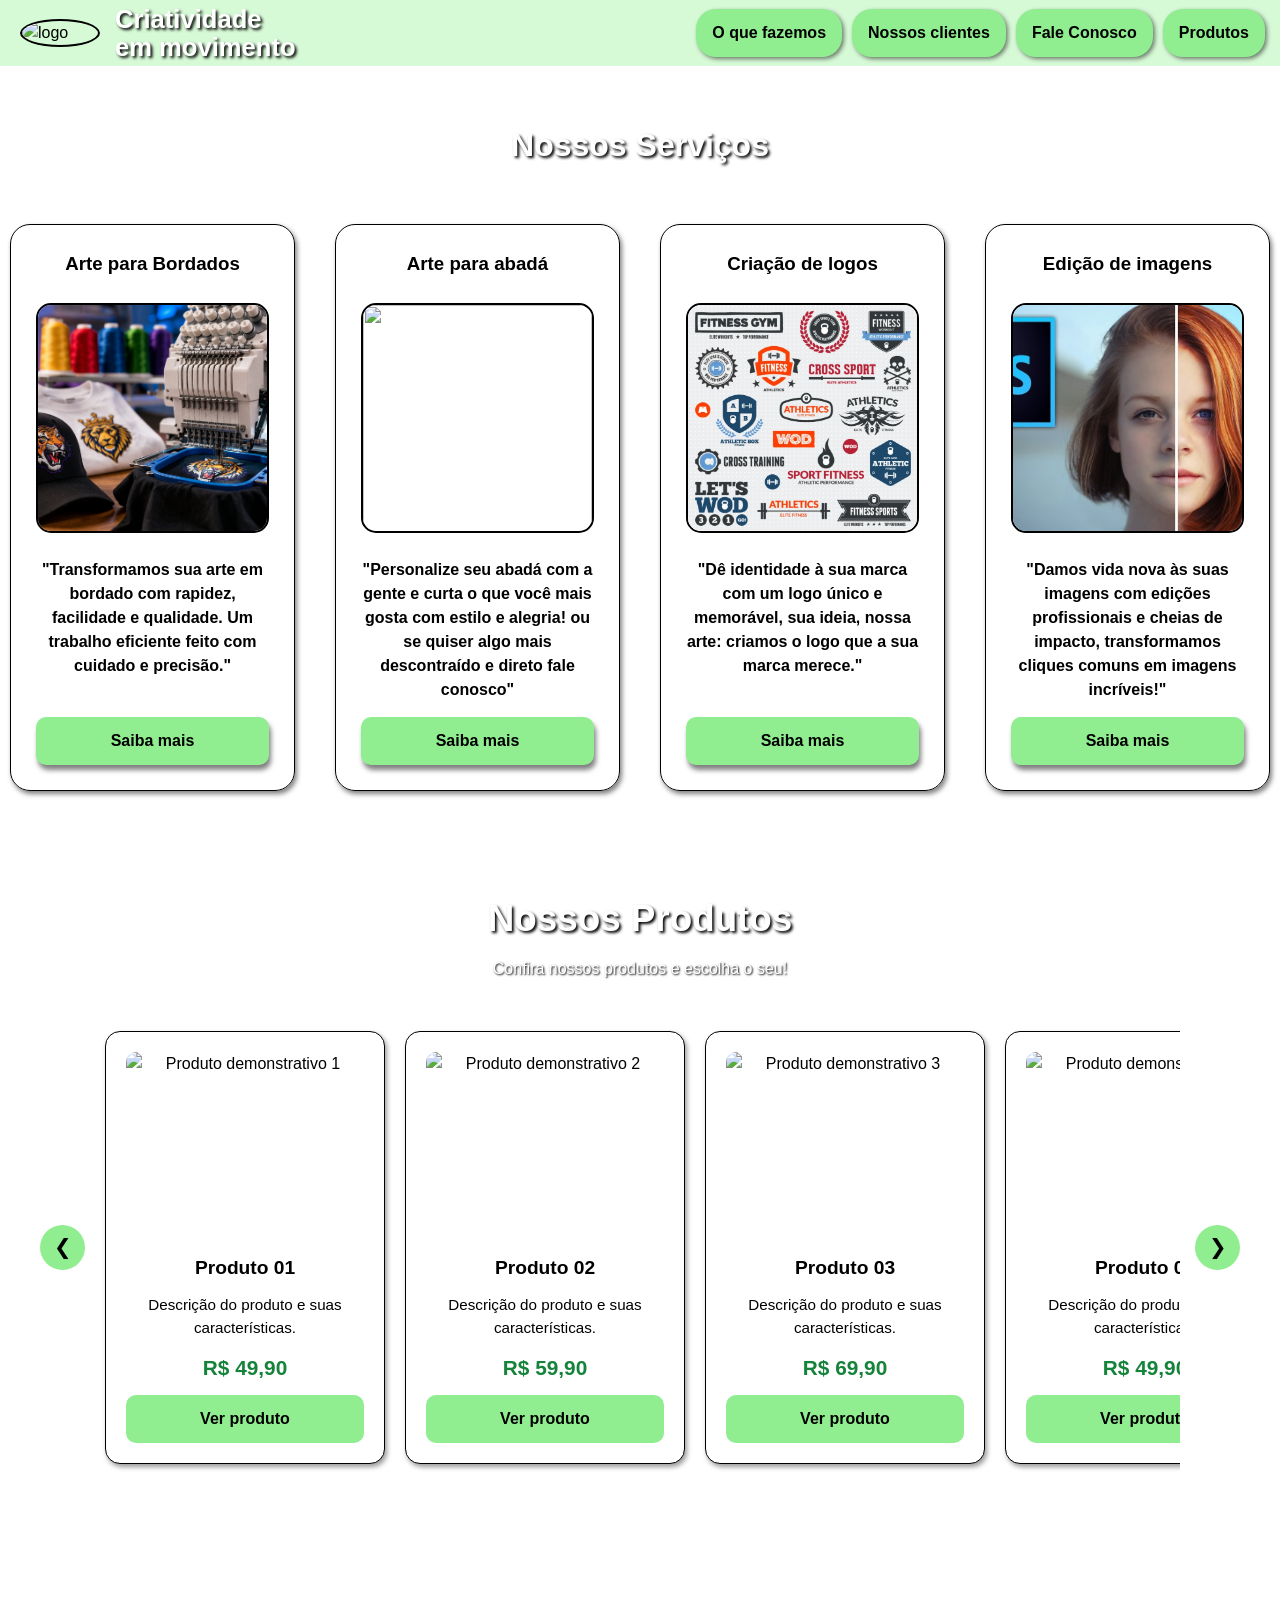
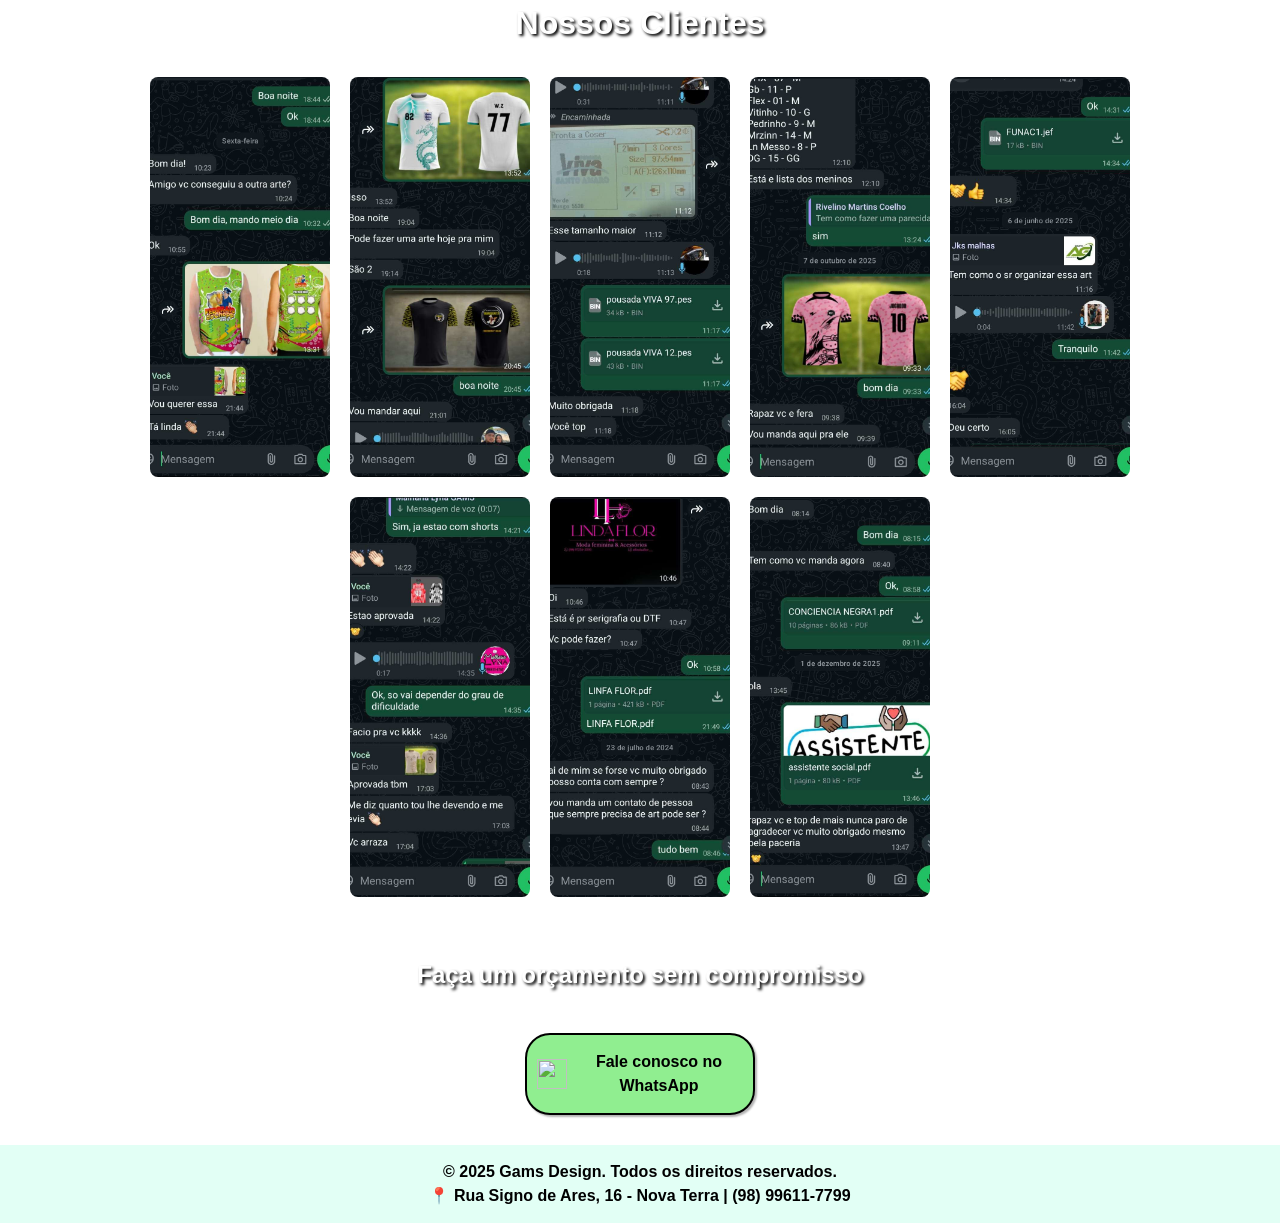
==== commit 9dba8af7: "Add files via upload" ====
--- a/index.html
+++ b/index.html
@@ -4,6 +4,7 @@
     <meta charset="UTF-8" />
     <meta name="viewport" content="width=device-width, initial-scale=1.0" />
     <link rel="stylesheet" href="style.css" />
+    <link rel="stylesheet" href="produtos.css">
     <link rel="shortcut icon" href="img/logo-ico.jpg" type="ico" />
     <title>Gams Design</title>
   </head>
@@ -18,6 +19,7 @@
         <a href="#cards">O que fazemos</a>
         <a href="#op">Nossos clientes</a>
         <a href="#att">Fale Conosco</a>
+        <a href="#produtos">Produtos</a>
       </nav>
     </header>
 
@@ -65,6 +67,168 @@
           <a href="#" class="btn">Saiba mais</a>
       </article>
     </main>
+
+    
+<!-- ÁREA DE PRODUTOS -->
+<section class="produtos" id="produtos">
+
+  <h2 class="titulo-produtos">Nossos Produtos</h2>
+
+  <p class="subtitulo-produtos">
+      Confira nossos produtos e escolha o seu!
+  </p>
+
+  <div class="carrossel-container">
+
+      <button class="carrossel-btn anterior"
+              id="anterior"
+              aria-label="Produtos anteriores">
+          &#10094;
+      </button>
+
+      <div class="carrossel" id="carrossel">
+
+          <!-- Produto 1 -->
+          <article class="card-produto">
+              <img src="img/produto1.jpg"
+                   alt="Produto demonstrativo 1">
+
+              <h3>Produto 01</h3>
+
+              <p>
+                  Descrição do produto e suas características.
+              </p>
+
+              <span class="preco">R$ 49,90</span>
+
+              <a href="produto.html?id=1"
+                 class="btn-comprar">
+                  Ver produto
+              </a>
+          </article>
+
+          <!-- Produto 2 -->
+          <article class="card-produto">
+              <img src="img/produto2.jpg"
+                   alt="Produto demonstrativo 2">
+
+              <h3>Produto 02</h3>
+
+              <p>
+                  Descrição do produto e suas características.
+              </p>
+
+              <span class="preco">R$ 59,90</span>
+
+              <a href="produto.html?id=2"
+                 class="btn-comprar">
+                  Ver produto
+              </a>
+          </article>
+
+          <!-- Produto 3 -->
+          <article class="card-produto">
+              <img src="img/produto3.jpg"
+                   alt="Produto demonstrativo 3">
+
+              <h3>Produto 03</h3>
+
+              <p>
+                  Descrição do produto e suas características.
+              </p>
+
+              <span class="preco">R$ 69,90</span>
+
+              <a href="produto.html?id=3"
+                 class="btn-comprar">
+                  Ver produto
+              </a>
+          </article>
+
+          <article class="card-produto">
+            <img src="img/produto1.jpg"
+                 alt="Produto demonstrativo 1">
+
+            <h3>Produto 01</h3>
+
+            <p>
+                Descrição do produto e suas características.
+            </p>
+
+            <span class="preco">R$ 49,90</span>
+
+            <a href="produto.html?id=1"
+               class="btn-comprar">
+                Ver produto
+            </a>
+        </article>
+
+        <article class="card-produto">
+          <img src="img/produto1.jpg"
+               alt="Produto demonstrativo 1">
+
+          <h3>Produto 01</h3>
+
+          <p>
+              Descrição do produto e suas características.
+          </p>
+
+          <span class="preco">R$ 49,90</span>
+
+          <a href="produto.html?id=1"
+             class="btn-comprar">
+              Ver produto
+          </a>
+      </article>
+
+      <article class="card-produto">
+        <img src="img/produto1.jpg"
+             alt="Produto demonstrativo 1">
+
+        <h3>Produto 01</h3>
+
+        <p>
+            Descrição do produto e suas características.
+        </p>
+
+        <span class="preco">R$ 49,90</span>
+
+        <a href="produto.html?id=1"
+           class="btn-comprar">
+            Ver produto
+        </a>
+    </article>
+
+    <article class="card-produto">
+      <img src="img/produto1.jpg"
+           alt="Produto demonstrativo 1">
+
+      <h3>Produto 01</h3>
+
+      <p>
+          Descrição do produto e suas características.
+      </p>
+
+      <span class="preco">R$ 49,90</span>
+
+      <a href="produto.html?id=1"
+         class="btn-comprar">
+          Ver produto
+      </a>
+  </article>
+
+      </div>
+
+      <button class="carrossel-btn proximo"
+              id="proximo"
+              aria-label="Próximos produtos">
+          &#10095;
+      </button>
+
+  </div>
+
+</section>
+
 
     <h2 class="nn2">Nossos Clientes</h2>
 
@@ -123,5 +287,6 @@
       </p>
     </footer>
     <script src="codigo.js"></script>
+    <script src="produtos.js"></script>
   </body>
 </html>
--- a/style.css
+++ b/style.css
@@ -1,571 +1,638 @@
-
-@charset "UTF-8";
-
-/* =========================
-   RESET GLOBAL
-========================= */
-* {
-    margin: 0;
-    padding: 0;
-    box-sizing: border-box;
-}
-
-/* =========================
-   CONFIGURAÇÕES GERAIS
-========================= */
-body {
-    font-family: Arial, Helvetica, sans-serif;
-    font-size: 1rem;
-    line-height: 1.5em;
-    background-image: url("img/fibonati.jpg");
-    background-size: cover;
-    background-repeat: no-repeat;
-    background-position: center;
-}
-
-/* =========================
-   CABEÇALHO
-========================= */
-header {
-    display: flex;
-    align-items: center;
-    flex-wrap: wrap;
-    
-    /* Mantém todo o cabeçalho fixo */
-    top: 0;
-    left: 0;
-    width: 100%;
-    z-index: 1000;
-    
-    /* Aparência e dimensionamento */
-    box-sizing: border-box;
-    }
-
-/* LOGO */
-.logo {
-    display: block;
-    width: clamp(60px, 12vw, 120px);
-    height: auto;
-    margin: 15px;
-    border-radius: 50%;
-    border: 2px solid black;
-}
-
-/* TÍTULO PRINCIPAL */
-h1 {
-    max-width: 760px;
-    font-size: clamp(1.5rem, 2vw, 2.5rem);
-    line-height: 1;
-    color: white;
-    text-shadow: 2px 2px 3px black;
-}
-
-/* =========================
-   MENU DE NAVEGAÇÃO
-========================= */
-nav {
-    max-width: 760px;
-    margin-right: 20px;
-}
-
-.menu {
-    display: flex;
-    flex-wrap: wrap;
-    justify-content: center;
-    gap: 1rem;
-    margin-left: auto;
-}
-
-.menu a {
-    display: block;
-    width: 160px;
-    margin: 5px;
-    padding: 15px;
-    background-color: lightgreen;
-    border-radius: 20px;
-    text-decoration: none;
-    font-weight: bold;
-    text-align: center;
-    color: black;
-    box-shadow: 2px 2px 2px 2px rgba(0, 0, 0, 0.521);
-    transition: background-color 0.3s, color 0.3s;
-}
-
-.menu a:hover {
-    background-color: rgba(0, 0, 0, 0.623);
-    color: white;
-}
-
-/* BOTÃO DO MENU MOBILE */
-.menu-btn {
-    display: none;
-    font-size: 2rem;
-    background: none;
-    border: none;
-    cursor: pointer;
-    margin-left: auto;
-    padding: 20px;
-    color: white;
-}
-
-/* =========================
-   TÍTULO DOS SERVIÇOS
-========================= */
-.nn {
-    color: white;
-    margin: 0 0 100px;
-    font-size: 2rem;
-    text-align: center;
-    text-shadow: 2px 2px 3px black;
-    border: 1px solid black;
-    padding: 20px;
-    background-color: hsla(120, 73%, 75%, 0.37);
-}
-
-/* =========================
-   ÁREA PRINCIPAL
-========================= */
-main {
-    display: flex;
-    flex-flow: row wrap;
-    justify-content: center;
-    gap: 20px;
-}
-
-/* CARDS DE SERVIÇOS */
-.cards {
-    display: flex;
-    flex-direction: column;
-    flex: 1 1 300px;
-    max-width: 350px;
-    gap: 15px;
-
-    margin: 0 20px;
-    padding: 30px;
-
-    text-align: center;
-    border: 1px solid black;
-    border-radius: 20px;
-    box-shadow: 2px 3px 3px black;
-}
-
-/* IMAGENS DOS CARDS */
-.foto-logo {
-    display: block;
-    width: 100%;
-    height: 250px;
-    margin: 15px 0;
-
-    border: 2px solid black;
-    border-radius: 15px;
-
-    object-fit: cover;
-    object-position: center;
-}
-
-/* DESCRIÇÕES DOS CARDS */
-.descricao {
-    font-weight: bold;
-}
-
-/* BOTÕES DOS CARDS */
-.cards .btn {
-    margin-top: auto;
-}
-
-.btn {
-    display: block;
-    padding: 12px;
-    background-color: lightgreen;
-    border-radius: 10px;
-    font-weight: bold;
-    box-shadow: 2px 5px 5px rgba(0, 0, 0, 0.623);
-    color: black;
-    text-align: center;
-    text-decoration: none;
-    transition: background-color 0.3s, color 0.3s;
-}
-
-.btn:hover {
-    background-color: rgba(0, 0, 0, 0.623);
-    color: white;
-}
-
-/* =========================
-   TÍTULO DOS CLIENTES
-========================= */
-.nn2 {
-    text-align: center;
-    color: white;
-    font-size: 2rem;
-    padding: 20px;
-    margin: 50px 0;
-    text-shadow: 2px 2px 3px black;
-    border: 1px solid black;
-    background-color: hsla(120, 73%, 75%, 0.37);
-}
-
-/* =========================
-   GALERIA DE CLIENTES
-========================= */
-
-.op {
-    display: flex;
-    width: 90%;
-    margin: 0 auto;
-    flex-wrap: wrap;
-    gap: 20px;
-    padding: 10px;
-    justify-content: center;
-}
-
-.op > img {
-    flex: 1 1 100px;
-    max-width: 180px;
-    height: 400px;
-    object-fit: cover;
-    border-radius: 8px;
-    cursor: pointer;
-}
-
-/* Janela da imagem ampliada */
-.lightbox {
-    display: none;
-    position: fixed;
-    inset: 0;
-    z-index: 9999;
-    background: rgba(0, 0, 0, 0.9);
-    justify-content: center;
-    align-items: center;
-}
-
-.lightbox[aria-hidden="false"] {
-    display: flex;
-}
-
-.lightbox .lightbox-img {
-    max-width: 90vw;
-    max-height: 85vh;
-    width: auto;
-    height: auto;
-    object-fit: contain;
-}
-
-.lightbox-fechar {
-    position: absolute;
-    top: 15px;
-    right: 25px;
-    color: white;
-    background: transparent;
-    border: none;
-    font-size: 40px;
-    cursor: pointer;
-}
-
-
-/* =========================
-   COMENTÁRIOS
-========================= */
-.coment {
-    width: 400px;
-    height: 120px;
-    padding: 20px;
-    margin: 0 30px;
-
-    font-weight: bold;
-    box-shadow: 2px 5px 5px lightgreen;
-    border-radius: 5px;
-    border: 1px solid lightgreen;
-    background-color: rgba(127, 255, 212, 0.226);
-}
-
-span {
-    color: black;
-    padding: 10px;
-}
-
-.stars {
-    color: gold;
-    font-size: 20px;
-    margin-bottom: 20px;
-}
-
-/* =========================
-   SEÇÃO DE CONTATO
-========================= */
-.att {
-    display: flex;
-    flex-direction: column;
-    align-items: center;
-    text-align: center;
-    margin-bottom: 30px;
-}
-
-.att-h2 {
-    color: white;
-    text-shadow: 2px 2px 3px black;
-    margin-top: 50px;
-}
-
-/* BOTÃO DO WHATSAPP */
-.btn-w {
-    display: flex;
-    align-items: center;
-    justify-content: center;
-    gap: 8px;
-
-    width: 230px;
-    max-width: calc(100% - 20px);
-    margin-top: 40px;
-    padding: 15px 10px;
-
-    border: 2px solid black;
-    border-radius: 25px;
-    font-weight: bold;
-    background-color: lightgreen;
-    color: black;
-    text-decoration: none;
-    box-shadow: 2px 2px 2px rgba(0, 0, 0, 0.3);
-    transition: background-color 0.3s, color 0.3s;
-}
-
-.iconw {
-    width: 30px;
-    height: 30px;
-    flex-shrink: 0;
-}
-
-.btn-w:hover {
-    background-color: rgba(0, 0, 0, 0.623);
-    color: white;
-}
-
-/* =========================
-   RODAPÉ
-========================= */
-.footer {
-    text-align: center;
-    padding: 15px;
-    background-color: rgba(127, 255, 212, 0.226);
-}
-
-.conteudo-footer {
-    font-weight: bold;
-}
-
-/* ANIMAÇÃO DE ENTRADA */
-@keyframes ampliarImagem {
-    from {
-        transform: scale(0.8);
-        opacity: 0;
-    }
-
-    to {
-        transform: scale(1);
-        opacity: 1;
-    }
-}
-
-/* BLOQUEIA A ROLAGEM COM A AMPLIAÇÃO ABERTA */
-body.lightbox-aberto {
-    overflow: hidden;
-}
-
-/* =========================
-   TABLETS E CELULARES
-========================= */
-@media (max-width: 768px) {
-
-    /* BOTÃO DO MENU */
-.menu-btn {
-    display: none;
-}
-
-@media (max-width: 768px) {
-    .menu-btn {
-        display: block;
-        cursor: pointer;
-    }
-
-    .menu {
-        display: none;
-    }
-
-    .menu.ativo {
-        display: flex;
-        flex-direction: column;
-        gap: 15px;
-        margin-bottom: 20px;
-    }
-}
-
-
-    /* MENU RECOLHIDO */
-    .menu {
-        display: none;
-        flex-direction: column;
-        align-items: center;
-        width: 100%;
-        margin: 0;
-        gap: 10px;
-    }
-
-    /* MENU ABERTO */
-    .menu.active {
-        display: flex;
-        padding-bottom: 20px;
-        margin-bottom: 15px;
-    }
-
-    .menu a {
-        width: 100%;
-        max-width: 300px;
-        margin: 0;
-    }
-
-    /* TÍTULO DOS SERVIÇOS */
-    .nn {
-
-    }
-
-    @media (max-width: 768px) {
-        .nn {
-            margin-top: 90px;
-        }
-    }
-
-    /* CARDS */
-    main {
-        gap: 20px;
-    }
-
-    .cards {
-        flex: 1 1 280px;
-        margin: 0 10px;
-        padding: 20px;
-    }
-
-    /* IMAGENS DOS CARDS */
-    .foto-logo {
-        height: 230px;
-    }
-
-    /* GALERIA */
-    .op img:hover {
-        transform: none;
-    }
-
-    /* LIGHTBOX */
-    .lightbox {
-        padding: 15px;
-    }
-
-    .lightbox-img {
-        display: block;
-        width: auto;
-        height: auto;
-        max-width: 90vw;
-        max-height: 85dvh;
-        object-fit: contain;
-        cursor: default;
-        transform: none;
-        box-sizing: border-box;
-    }
-
-    .lightbox-fechar {
-        top: 12px;
-        right: 15px;
-        font-size: 38px;
-        padding: 5px;
-    }
-}
-
-/* =========================
-   CELULARES ATÉ 600PX
-========================= */
-@media (max-width: 600px) {
-
-    /* IMAGENS DOS CARDS */
-    .foto-logo {
-        width: 100%;
-        height: 220px;
-        aspect-ratio: 1 / 1;
-    }
-
-    /* GALERIA DE CLIENTES */
-    .op img {
-        flex: 1 1 120px;
-        max-width: 45%;
-        height: 250px;
-    }
-
-    .op img:hover {
-        transform: 1;
-    }
-
-    /* COMENTÁRIOS */
-    .coment {
-        width: auto;
-        max-width: 100%;
-        height: auto;
-        margin: 10px;
-    }
-
-    /* CONTATO */
-    .att-h2 {
-        padding: 0 15px;
-    }
-
-    /* RODAPÉ */
-    .conteudo-footer {
-        overflow-wrap: anywhere;
-    }
-}
-
-/* =========================
-   CELULARES PEQUENOS
-   ATÉ 400PX
-========================= */
-@media (max-width: 400px) {
-
-    /* LOGO */
-    .logo {
-        width: 60px;
-        margin: 10px;
-    }
-
-    /* TÍTULO PRINCIPAL */
-    h1 {
-        font-size: 1.3rem;
-    }
-
-    /* BOTÃO DO MENU */
-    .menu-btn {
-        padding: 10px;
-    }
-
-    /* TÍTULOS DAS SEÇÕES */
-    .nn2 {
-        font-size: 1.6rem;
-        padding: 15px;
-    }
-
-    /* CARDS */
-    .cards {
-        flex-basis: 100%;
-        margin: 0 10px;
-        padding: 15px;
-    }
-
-    /* IMAGENS DA GALERIA */
-    .op img {
-        flex: 1 1 100%;
-        max-width: 100%;
-        height: 220px;
-    }
-
-    /* RODAPÉ */
-    .footer {
-        padding: 10px;
-    }
-}
+@charset "UTF-8";
+
+/* =========================
+   RESET E CONFIGURAÇÕES GERAIS
+========================= */
+
+* {
+    margin: 0;
+    padding: 0;
+    box-sizing: border-box;
+}
+
+html {
+    scroll-behavior: smooth;
+    scroll-padding-top: 110px;
+}
+
+body {
+    font-family: Arial, Helvetica, sans-serif;
+    font-size: 1rem;
+    line-height: 1.5;
+    background-image: url("img/fibonati.jpg");
+    background-size: cover;
+    background-repeat: no-repeat;
+    background-position: center;
+}
+
+/* =========================
+   CABEÇALHO
+========================= */
+
+header {
+    position: sticky;
+    top: 0;
+    left: 0;
+    z-index: 1000;
+
+    display: flex;
+    align-items: center;
+    flex-wrap: wrap;
+    gap: 10px;
+
+    width: 100%;
+    padding: 5px 15px;
+
+    background-color: #91ee915e;
+    backdrop-filter: blur(8px);
+}
+
+/* LOGO */
+
+.logo {
+    display: block;
+    flex-shrink: 0;
+    width: clamp(60px, 10vw, 80px);
+    height: auto;
+    margin: 5px;
+    border: 2px solid black;
+    border-radius: 50%;
+}
+
+/* TÍTULO PRINCIPAL */
+
+h1 {
+    max-width: 760px;
+    color: white;
+    font-size: clamp(1.3rem, 2vw, 2rem);
+    line-height: 1.1;
+    text-shadow: 2px 2px 3px black;
+}
+
+/* =========================
+   MENU DE NAVEGAÇÃO
+========================= */
+
+.menu {
+    display: flex;
+    flex-wrap: wrap;
+    justify-content: center;
+    gap: 10px;
+    margin-left: auto;
+}
+
+.menu a {
+    display: block;
+    padding: 12px 16px;
+    border-radius: 20px;
+
+    background-color: lightgreen;
+    color: black;
+    font-weight: bold;
+    text-align: center;
+    text-decoration: none;
+
+    box-shadow: 2px 2px 4px rgba(0, 0, 0, 0.5);
+    transition: background-color 0.3s, color 0.3s;
+}
+
+.menu a:hover {
+    background-color: rgba(0, 0, 0, 0.75);
+    color: white;
+}
+
+/* BOTÃO DO MENU MOBILE */
+
+.menu-btn {
+    display: none;
+    margin-left: auto;
+    padding: 10px 15px;
+
+    border: none;
+    background: transparent;
+    color: white;
+
+    font-size: 2rem;
+    cursor: pointer;
+}
+
+/* =========================
+   TÍTULO DOS SERVIÇOS
+========================= */
+
+.nn {
+    margin: 35px 0;
+    padding: 20px;
+    color: white;
+    font-size: clamp(1.6rem, 3vw, 2rem);
+    text-align: center;
+    text-shadow: 2px 2px 3px black;
+}
+
+/* =========================
+   ÁREA DE SERVIÇOS
+========================= */
+
+main {
+    display: flex;
+    flex-flow: row wrap;
+    justify-content: center;
+    gap: 20px;
+}
+
+/* CARDS DE SERVIÇOS */
+
+.cards {
+    display: flex;
+    flex: 1 1 280px;
+    flex-direction: column;
+    gap: 15px;
+
+    max-width: 350px;
+    margin: 0 10px;
+    padding: 25px;
+
+    border: 1px solid black;
+    border-radius: 20px;
+    box-shadow: 2px 3px 5px rgba(0, 0, 0, 0.5);
+
+    text-align: center;
+}
+
+/* IMAGENS DOS SERVIÇOS */
+
+.foto-logo {
+    display: block;
+    width: 100%;
+    height: 230px;
+    margin: 10px 0;
+
+    border: 2px solid black;
+    border-radius: 15px;
+
+    object-fit: cover;
+    object-position: center;
+}
+
+/* DESCRIÇÃO DOS SERVIÇOS */
+
+.descricao {
+    font-weight: bold;
+}
+
+/* BOTÕES DOS SERVIÇOS */
+
+.cards .btn {
+    margin-top: auto;
+}
+
+.btn {
+    display: block;
+    padding: 12px;
+
+    border-radius: 10px;
+    background-color: lightgreen;
+    color: black;
+
+    font-weight: bold;
+    text-align: center;
+    text-decoration: none;
+
+    box-shadow: 2px 5px 5px rgba(0, 0, 0, 0.5);
+    transition: background-color 0.3s, color 0.3s;
+}
+
+.btn:hover {
+    background-color: rgba(0, 0, 0, 0.75);
+    color: white;
+}
+
+/* =========================
+   ÁREA DE PRODUTOS / CARROSSEL
+========================= */
+
+.produtos {
+    width: 100%;
+    margin: 50px auto;
+    padding: 40px 20px;
+    text-align: center;
+}
+
+.titulo-produtos {
+    margin-bottom: 10px;
+    color: white;
+    font-size: clamp(1.6rem, 3vw, 2.3rem);
+    text-shadow: 2px 2px 3px black;
+}
+
+.subtitulo-produtos {
+    margin-bottom: 25px;
+    color: white;
+    text-shadow: 1px 1px 2px black;
+}
+
+.carrossel-container {
+    display: flex;
+    align-items: center;
+    justify-content: center;
+    gap: 12px;
+    width: 100%;
+    max-width: 1200px;
+    margin: 0 auto;
+}
+
+.carrossel {
+    display: flex;
+    flex: 1;
+    gap: 20px;
+    min-width: 0;
+    padding: 15px 5px;
+    overflow-x: auto;
+    scroll-behavior: smooth;
+    scroll-snap-type: x mandatory;
+    scrollbar-width: none;
+}
+
+.carrossel::-webkit-scrollbar {
+    display: none;
+}
+
+.card-produto {
+    display: flex;
+    flex: 0 0 280px;
+    flex-direction: column;
+    align-items: center;
+    gap: 12px;
+    padding: 20px;
+    border: 1px solid black;
+    border-radius: 15px;
+    background-color: white;
+    box-shadow: 2px 3px 5px rgba(0, 0, 0, 0.4);
+    scroll-snap-align: center;
+}
+
+.card-produto img {
+    display: block;
+    width: 100%;
+    height: 190px;
+    border-radius: 10px;
+    object-fit: cover;
+}
+
+.card-produto h3 {
+    font-size: 1.2rem;
+}
+
+.card-produto p {
+    font-size: 0.95rem;
+    line-height: 1.5;
+}
+
+.card-produto .preco {
+    color: #16833b;
+    font-size: 1.3rem;
+    font-weight: bold;
+}
+
+.btn-comprar {
+    display: block;
+    width: 100%;
+    margin-top: auto;
+    padding: 12px;
+    border-radius: 10px;
+    background-color: lightgreen;
+    color: black;
+    font-weight: bold;
+    text-align: center;
+    text-decoration: none;
+    transition: background-color 0.3s, color 0.3s;
+}
+
+.btn-comprar:hover {
+    background-color: #16833b;
+    color: white;
+}
+
+.carrossel-btn {
+    flex-shrink: 0;
+    width: 45px;
+    height: 45px;
+    border: none;
+    border-radius: 50%;
+    background-color: lightgreen;
+    color: black;
+    font-size: 1.3rem;
+    cursor: pointer;
+    transition: background-color 0.3s, color 0.3s;
+}
+
+.carrossel-btn:hover {
+    background-color: #16833b;
+    color: white;
+}
+
+/* =========================
+   TÍTULO DOS CLIENTES
+========================= */
+
+.nn2 {
+    padding: 20px;
+    color: white;
+    font-size: clamp(1.6rem, 3vw, 2rem);
+    text-align: center;
+    text-shadow: 2px 2px 3px black;
+}
+
+/* =========================
+   GALERIA DE CLIENTES
+========================= */
+
+.op {
+    display: flex;
+    flex-wrap: wrap;
+    justify-content: center;
+    gap: 20px;
+
+    width: 90%;
+    margin: 0 auto;
+    padding: 10px;
+}
+
+.op > img {
+    flex: 1 1 150px;
+    max-width: 180px;
+    height: 400px;
+
+    border-radius: 8px;
+    object-fit: cover;
+    cursor: pointer;
+}
+
+/* LIGHTBOX - IMAGEM AMPLIADA */
+
+.lightbox {
+    position: fixed;
+    inset: 0;
+    z-index: 9999;
+
+    display: none;
+    align-items: center;
+    justify-content: center;
+    padding: 20px;
+
+    background: rgba(0, 0, 0, 0.9);
+}
+
+.lightbox[aria-hidden="false"] {
+    display: flex;
+}
+
+.lightbox-img {
+    display: block;
+    width: auto;
+    height: auto;
+    max-width: 90vw;
+    max-height: 85vh;
+    object-fit: contain;
+}
+
+.lightbox-fechar {
+    position: absolute;
+    top: 15px;
+    right: 25px;
+
+    border: none;
+    background: transparent;
+    color: white;
+
+    font-size: 40px;
+    cursor: pointer;
+}
+
+body.lightbox-aberto {
+    overflow: hidden;
+}
+
+/* =========================
+   SEÇÃO DE CONTATO
+========================= */
+
+.att {
+    display: flex;
+    flex-direction: column;
+    align-items: center;
+
+    margin-bottom: 30px;
+    text-align: center;
+}
+
+.att-h2 {
+    margin-top: 50px;
+    padding: 0 15px;
+
+    color: white;
+    text-shadow: 2px 2px 3px black;
+}
+
+/* BOTÃO DO WHATSAPP */
+
+.btn-w {
+    display: flex;
+    align-items: center;
+    justify-content: center;
+    gap: 8px;
+
+    width: 230px;
+    max-width: calc(100% - 20px);
+    margin-top: 40px;
+    padding: 15px 10px;
+
+    border: 2px solid black;
+    border-radius: 25px;
+    background-color: lightgreen;
+    color: black;
+
+    font-weight: bold;
+    text-decoration: none;
+
+    box-shadow: 2px 2px 2px rgba(0, 0, 0, 0.3);
+    transition: background-color 0.3s, color 0.3s;
+}
+
+.iconw {
+    flex-shrink: 0;
+    width: 30px;
+    height: 30px;
+}
+
+.btn-w:hover {
+    background-color: rgba(0, 0, 0, 0.75);
+    color: white;
+}
+
+/* =========================
+   RODAPÉ
+========================= */
+
+.footer {
+    padding: 15px;
+    background-color: rgba(127, 255, 212, 0.226);
+    text-align: center;
+}
+
+.conteudo-footer {
+    font-weight: bold;
+}
+
+/* =========================
+   TABLETS E CELULARES
+========================= */
+
+@media (max-width: 768px) {
+
+    html {
+        scroll-padding-top: 90px;
+    }
+
+    header {
+        gap: 5px;
+    }
+
+    .menu-btn {
+        display: block;
+    }
+
+    .menu {
+        display: none;
+        flex-direction: column;
+        align-items: center;
+        gap: 10px;
+
+        width: 100%;
+        margin: 0;
+        padding: 0 0 15px;
+    }
+
+    /* A classe "active" deve ser adicionada/removida pelo JavaScript */
+    .menu.active {
+        display: flex;
+    }
+
+    .menu a {
+        width: 100%;
+        max-width: 300px;
+        margin: 0;
+    }
+
+    .cards {
+        flex-basis: 280px;
+        padding: 20px;
+    }
+
+    .foto-logo {
+        height: 230px;
+    }
+
+    .lightbox {
+        padding: 15px;
+    }
+
+    .lightbox-img {
+        max-width: 90vw;
+        max-height: 85dvh;
+    }
+
+    .lightbox-fechar {
+        top: 12px;
+        right: 15px;
+        padding: 5px;
+        font-size: 38px;
+    }
+
+    .carrossel-container {
+        gap: 5px;
+    }
+
+    .card-produto {
+        flex-basis: 260px;
+    }
+
+    .carrossel-btn {
+        width: 35px;
+        height: 35px;
+        font-size: 1rem;
+    }
+}
+
+/* =========================
+   CELULARES ATÉ 600PX
+========================= */
+
+@media (max-width: 600px) {
+
+    .op > img {
+        flex: 1 1 120px;
+        max-width: 45%;
+        height: 250px;
+    }
+
+    .carrossel {
+        gap: 12px;
+    }
+
+    .card-produto {
+        flex-basis: 85%;
+    }
+
+    .conteudo-footer {
+        overflow-wrap: anywhere;
+    }
+}
+
+/* =========================
+   CELULARES PEQUENOS
+========================= */
+
+@media (max-width: 400px) {
+
+    .logo {
+        width: 60px;
+        margin: 5px;
+    }
+
+    h1 {
+        font-size: 1.2rem;
+    }
+
+    .menu-btn {
+        padding: 8px;
+    }
+
+    .nn,
+    .nn2 {
+        padding: 15px;
+        font-size: 1.5rem;
+    }
+
+    .cards {
+        flex-basis: 100%;
+        margin: 0 10px;
+        padding: 15px;
+    }
+
+    .op > img {
+        flex-basis: 100%;
+        max-width: 100%;
+        height: 220px;
+    }
+
+    .footer {
+        padding: 10px;
+    }
+
+    .carrossel-btn {
+        width: 30px;
+        height: 30px;
+        font-size: 0.85rem;
+    }
+}
--- a/produtos.css
+++ b/produtos.css
@@ -0,0 +1,186 @@
+
+/* =========================
+   ÁREA DE PRODUTOS
+========================= */
+
+.produtos {
+    width: 100%;
+    padding: 50px 20px;
+    margin: 50px auto;
+    text-align: center;
+}
+
+/* TÍTULO */
+
+.titulo-produtos {
+    color: white;
+    font-size: clamp(1.7rem, 3vw, 2.3rem);
+    text-shadow: 2px 2px 3px black;
+    margin-bottom: 10px;
+}
+
+/* SUBTÍTULO */
+
+.subtitulo-produtos {
+    color: white;
+    font-size: 1rem;
+    margin-bottom: 35px;
+    text-shadow: 1px 1px 2px black;
+}
+
+/* CONTAINER DO CARROSSEL */
+
+.carrossel-container {
+    display: flex;
+    align-items: center;
+    justify-content: center;
+    gap: 15px;
+    max-width: 1200px;
+    margin: auto;
+}
+
+/* CARROSSEL */
+
+.carrossel {
+    display: flex;
+    flex: 1;
+    gap: 20px;
+    overflow-x: auto;
+    scroll-behavior: smooth;
+    scroll-snap-type: x mandatory;
+    scrollbar-width: none;
+    padding: 15px 5px;
+}
+
+.carrossel::-webkit-scrollbar {
+    display: none;
+}
+
+/* CARD INDIVIDUAL */
+
+.card-produto {
+    display: flex;
+    flex: 0 0 280px;
+    flex-direction: column;
+    align-items: center;
+    gap: 12px;
+
+    padding: 20px;
+    background-color: white;
+    border: 1px solid black;
+    border-radius: 15px;
+    box-shadow: 2px 3px 5px rgba(0, 0, 0, 0.4);
+
+    scroll-snap-align: center;
+}
+
+/* IMAGEM DO PRODUTO */
+
+.card-produto img {
+    width: 100%;
+    height: 190px;
+    object-fit: cover;
+    border-radius: 10px;
+}
+
+/* NOME DO PRODUTO */
+
+.card-produto h3 {
+    font-size: 1.2rem;
+}
+
+/* DESCRIÇÃO */
+
+.card-produto p {
+    font-size: 0.95rem;
+    line-height: 1.5;
+}
+
+/* PREÇO */
+
+.card-produto .preco {
+    font-size: 1.3rem;
+    font-weight: bold;
+    color: #16833b;
+}
+
+/* BOTÃO DE VISUALIZAÇÃO */
+
+.btn-comprar {
+    width: 100%;
+    margin-top: auto;
+    padding: 12px;
+
+    background-color: lightgreen;
+    border-radius: 10px;
+
+    color: black;
+    font-weight: bold;
+    text-decoration: none;
+
+    transition: background-color 0.3s, color 0.3s;
+}
+
+.btn-comprar:hover {
+    background-color: #16833b;
+    color: white;
+}
+
+/* BOTÕES DE NAVEGAÇÃO */
+
+.carrossel-btn {
+    flex-shrink: 0;
+    width: 45px;
+    height: 45px;
+
+    border: none;
+    border-radius: 50%;
+    background-color: lightgreen;
+
+    font-size: 1.3rem;
+    cursor: pointer;
+    transition: 0.3s;
+}
+
+.carrossel-btn:hover {
+    background-color: #16833b;
+    color: white;
+}
+
+/* TABLETS E CELULARES */
+
+@media (max-width: 768px) {
+
+    .produtos {
+        padding: 35px 10px;
+    }
+
+    .carrossel-container {
+        gap: 5px;
+    }
+
+    .card-produto {
+        flex-basis: 260px;
+    }
+
+    .carrossel-btn {
+        width: 35px;
+        height: 35px;
+        font-size: 1rem;
+    }
+}
+
+/* CELULARES PEQUENOS */
+
+@media (max-width: 400px) {
+
+    .card-produto {
+        flex-basis: 85%;
+    }
+
+    .carrossel-btn {
+        width: 30px;
+        height: 30px;
+        font-size: 0.85rem;
+    }
+}
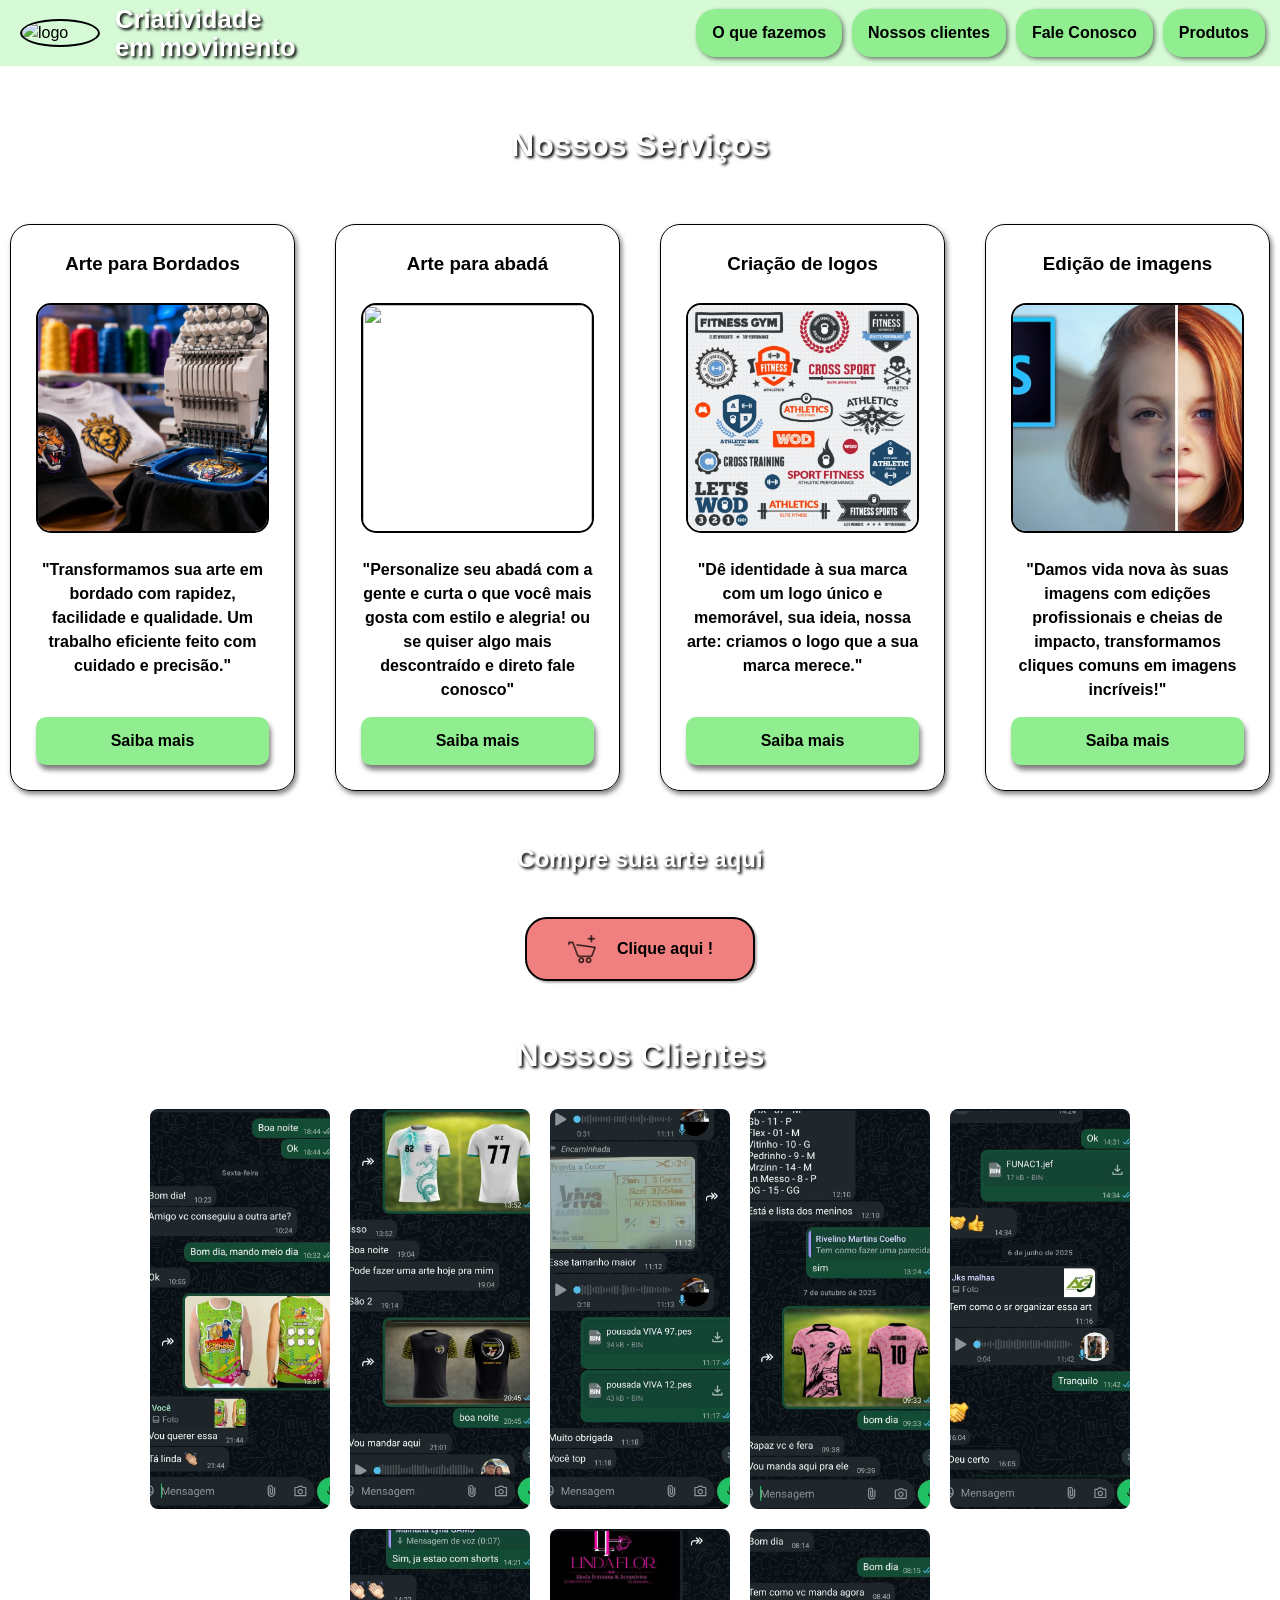
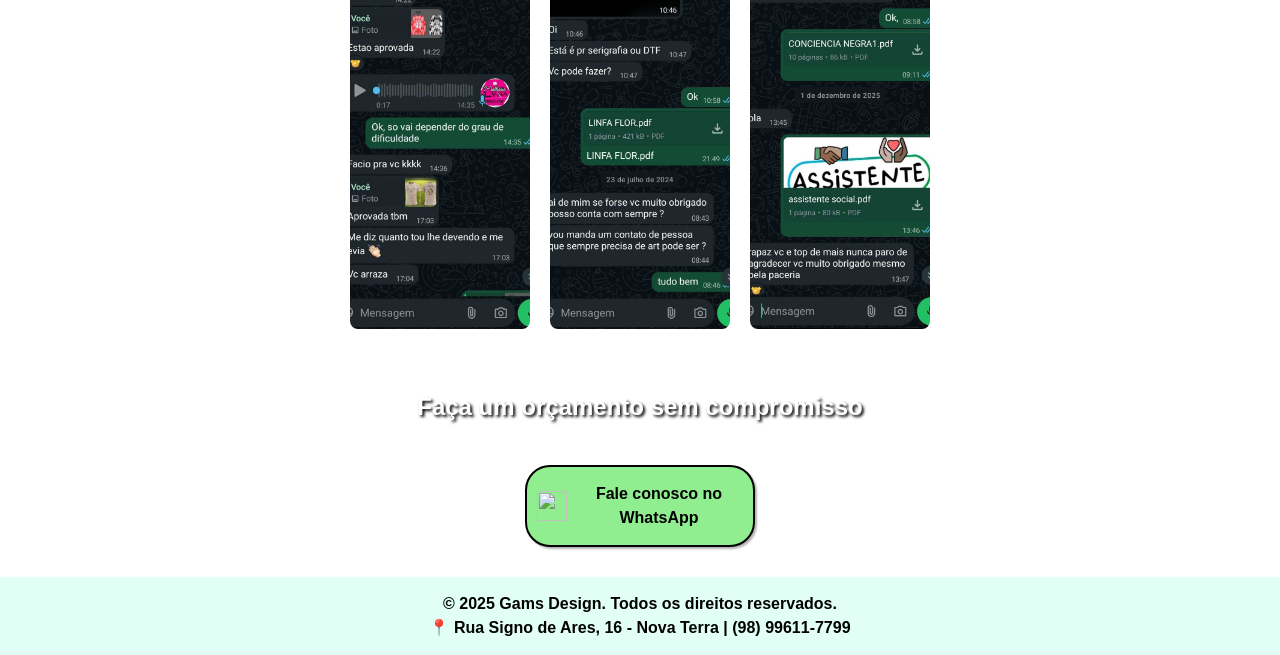
==== commit 3d1a60f3: "Add files via upload" ====
--- a/index.html
+++ b/index.html
@@ -4,17 +4,15 @@
     <meta charset="UTF-8" />
     <meta name="viewport" content="width=device-width, initial-scale=1.0" />
     <link rel="stylesheet" href="style.css" />
-    <link rel="stylesheet" href="produtos.css">
+    <link rel="stylesheet" href="produtos.css" />
     <link rel="shortcut icon" href="img/logo-ico.jpg" type="ico" />
     <title>Gams Design</title>
   </head>
   <body>
     <header>
-      <img class="logo" src="img/logo500px.jpg" alt="logo" id="logo">
-      <h1>Criatividade <br>em movimento</h1>
-      <button class="menu-btn" aria-label="Abrir menu">
-        ☰
-      </button>
+      <img class="logo" src="img/logo500px.jpg" alt="logo" id="logo" />
+      <h1>Criatividade <br />em movimento</h1>
+      <button class="menu-btn" aria-label="Abrir menu">☰</button>
       <nav class="menu" id="menu">
         <a href="#cards">O que fazemos</a>
         <a href="#op">Nossos clientes</a>
@@ -33,7 +31,7 @@
           "Transformamos sua arte em bordado com rapidez, facilidade e
           qualidade. Um trabalho eficiente feito com cuidado e precisão."
         </p>
-          <a href="#" class="btn">Saiba mais</a>
+        <a href="#" class="btn">Saiba mais</a>
       </article>
 
       <article class="cards">
@@ -44,7 +42,7 @@
           estilo e alegria! ou se quiser algo mais descontraído e direto fale
           conosco"
         </p>
-          <a href="#" class="btn">Saiba mais</a>
+        <a href="#" class="btn">Saiba mais</a>
       </article>
 
       <article class="cards">
@@ -54,7 +52,7 @@
           "Dê identidade à sua marca com um logo único e memorável, sua ideia,
           nossa arte: criamos o logo que a sua marca merece."
         </p>
-          <a href="#" class="btn">Saiba mais</a>
+        <a href="#" class="btn">Saiba mais</a>
       </article>
 
       <article class="cards">
@@ -64,221 +62,65 @@
           "Damos vida nova às suas imagens com edições profissionais e cheias de
           impacto, transformamos cliques comuns em imagens incríveis!"
         </p>
-          <a href="#" class="btn">Saiba mais</a>
+        <a href="#" class="btn">Saiba mais</a>
       </article>
     </main>
 
-    
-<!-- ÁREA DE PRODUTOS -->
-<section class="produtos" id="produtos">
+    <section class="att" id="att">
+      <h2 class="att-h2">Compre sua arte aqui</h2>
 
-  <h2 class="titulo-produtos">Nossos Produtos</h2>
-
-  <p class="subtitulo-produtos">
-      Confira nossos produtos e escolha o seu!
-  </p>
-
-  <div class="carrossel-container">
-
-      <button class="carrossel-btn anterior"
-              id="anterior"
-              aria-label="Produtos anteriores">
-          &#10094;
-      </button>
-
-      <div class="carrossel" id="carrossel">
-
-          <!-- Produto 1 -->
-          <article class="card-produto">
-              <img src="img/produto1.jpg"
-                   alt="Produto demonstrativo 1">
-
-              <h3>Produto 01</h3>
-
-              <p>
-                  Descrição do produto e suas características.
-              </p>
-
-              <span class="preco">R$ 49,90</span>
-
-              <a href="produto.html?id=1"
-                 class="btn-comprar">
-                  Ver produto
-              </a>
-          </article>
-
-          <!-- Produto 2 -->
-          <article class="card-produto">
-              <img src="img/produto2.jpg"
-                   alt="Produto demonstrativo 2">
-
-              <h3>Produto 02</h3>
-
-              <p>
-                  Descrição do produto e suas características.
-              </p>
-
-              <span class="preco">R$ 59,90</span>
-
-              <a href="produto.html?id=2"
-                 class="btn-comprar">
-                  Ver produto
-              </a>
-          </article>
-
-          <!-- Produto 3 -->
-          <article class="card-produto">
-              <img src="img/produto3.jpg"
-                   alt="Produto demonstrativo 3">
-
-              <h3>Produto 03</h3>
-
-              <p>
-                  Descrição do produto e suas características.
-              </p>
-
-              <span class="preco">R$ 69,90</span>
-
-              <a href="produto.html?id=3"
-                 class="btn-comprar">
-                  Ver produto
-              </a>
-          </article>
-
-          <article class="card-produto">
-            <img src="img/produto1.jpg"
-                 alt="Produto demonstrativo 1">
-
-            <h3>Produto 01</h3>
-
-            <p>
-                Descrição do produto e suas características.
-            </p>
-
-            <span class="preco">R$ 49,90</span>
-
-            <a href="produto.html?id=1"
-               class="btn-comprar">
-                Ver produto
-            </a>
-        </article>
-
-        <article class="card-produto">
-          <img src="img/produto1.jpg"
-               alt="Produto demonstrativo 1">
-
-          <h3>Produto 01</h3>
-
-          <p>
-              Descrição do produto e suas características.
-          </p>
-
-          <span class="preco">R$ 49,90</span>
-
-          <a href="produto.html?id=1"
-             class="btn-comprar">
-              Ver produto
-          </a>
-      </article>
-
-      <article class="card-produto">
-        <img src="img/produto1.jpg"
-             alt="Produto demonstrativo 1">
-
-        <h3>Produto 01</h3>
-
-        <p>
-            Descrição do produto e suas características.
-        </p>
-
-        <span class="preco">R$ 49,90</span>
-
-        <a href="produto.html?id=1"
-           class="btn-comprar">
-            Ver produto
-        </a>
-    </article>
-
-    <article class="card-produto">
-      <img src="img/produto1.jpg"
-           alt="Produto demonstrativo 1">
-
-      <h3>Produto 01</h3>
-
-      <p>
-          Descrição do produto e suas características.
-      </p>
-
-      <span class="preco">R$ 49,90</span>
-
-      <a href="produto.html?id=1"
-         class="btn-comprar">
-          Ver produto
+      <a
+        class="btn-shop"
+        href="produtos.html"
+        target="_parent"
+        aria-label="Clique aqui !"
+      >
+        <img class="iconw" src="img/shop.png" alt="shop" />
+        <span>Clique aqui !</span>
       </a>
-  </article>
-
-      </div>
-
-      <button class="carrossel-btn proximo"
-              id="proximo"
-              aria-label="Próximos produtos">
-          &#10095;
-      </button>
-
-  </div>
-
-</section>
-
+    </section>
 
     <h2 class="nn2">Nossos Clientes</h2>
 
     <section class="op" id="op">
-      <img src="img/1.jpg" alt="">
-      <img src="img/2.jpg" alt="">
-      <img src="img/3.jpg" alt="">
-      <img src="img/4.jpg" alt="">
-      <img src="img/5.jpg" alt="">
-      <img src="img/6.jpg" alt="">
-      <img src="img/7.jpg" alt="">
-      <img src="img/8.jpg" alt="">
+      <img src="img/1.jpg" alt="" />
+      <img src="img/2.jpg" alt="" />
+      <img src="img/3.jpg" alt="" />
+      <img src="img/4.jpg" alt="" />
+      <img src="img/5.jpg" alt="" />
+      <img src="img/6.jpg" alt="" />
+      <img src="img/7.jpg" alt="" />
+      <img src="img/8.jpg" alt="" />
 
       <!-- Janela de imagem ampliada -->
       <div class="lightbox" id="lightbox" aria-hidden="true">
         <button
-            class="lightbox-fechar"
-            id="lightbox-fechar"
-            type="button"
-            aria-label="Fechar imagem"
-        >&times;</button>
-    
+          class="lightbox-fechar"
+          id="lightbox-fechar"
+          type="button"
+          aria-label="Fechar imagem"
+        >
+          &times;
+        </button>
+
         <img class="lightbox-img" id="lightbox-img" src="" alt="" />
       </div>
-    
-
     </section>
 
+    <section class="att" id="att">
+      <h2 class="att-h2">Faça um orçamento sem compromisso</h2>
 
-    <section class="att" id="att">
-      <h2 class="att-h2">
-          Faça um orçamento sem compromisso
-      </h2>
-  
       <a
-          class="btn-w"
-          href="https://wa.me/5598996117799?text=Ol%C3%A1%2C%20gostaria%20de%20mais%20informa%C3%A7%C3%B5es"
-          target="_blank"
-          rel="noopener noreferrer"
-          aria-label="Fale conosco pelo WhatsApp"
+        class="btn-w"
+        href="https://wa.me/5598996117799?text=Ol%C3%A1%2C%20gostaria%20de%20mais%20informa%C3%A7%C3%B5es"
+        target="_blank"
+        rel="noopener noreferrer"
+        aria-label="Fale conosco pelo WhatsApp"
       >
-          <img
-              class="iconw"
-              src="img/iconw.png"
-              alt=""
-          />
-          <span>Fale conosco no WhatsApp</span>
+        <img class="iconw" src="img/iconw.png" alt="" />
+        <span>Fale conosco no WhatsApp</span>
       </a>
-  </section>
-  
+    </section>
 
     <footer class="footer">
       <p class="conteudo-footer">
--- a/style.css
+++ b/style.css
@@ -352,7 +352,6 @@
     flex-wrap: wrap;
     justify-content: center;
     gap: 20px;
-
     width: 90%;
     margin: 0 auto;
     padding: 10px;
@@ -362,7 +361,6 @@
     flex: 1 1 150px;
     max-width: 180px;
     height: 400px;
-
     border-radius: 8px;
     object-fit: cover;
     cursor: pointer;
@@ -374,12 +372,10 @@
     position: fixed;
     inset: 0;
     z-index: 9999;
-
     display: none;
     align-items: center;
     justify-content: center;
     padding: 20px;
-
     background: rgba(0, 0, 0, 0.9);
 }
 
@@ -400,11 +396,9 @@
     position: absolute;
     top: 15px;
     right: 25px;
-
     border: none;
     background: transparent;
     color: white;
-
     font-size: 40px;
     cursor: pointer;
 }
@@ -421,7 +415,6 @@
     display: flex;
     flex-direction: column;
     align-items: center;
-
     margin-bottom: 30px;
     text-align: center;
 }
@@ -429,32 +422,45 @@
 .att-h2 {
     margin-top: 50px;
     padding: 0 15px;
-
     color: white;
     text-shadow: 2px 2px 3px black;
 }
 
-/* BOTÃO DO WHATSAPP */
-
-.btn-w {
+.btn-shop {
     display: flex;
     align-items: center;
     justify-content: center;
-    gap: 8px;
-
+    gap: 20px;
     width: 230px;
     max-width: calc(100% - 20px);
     margin-top: 40px;
     padding: 15px 10px;
-
+    border: 2px solid black;
+    border-radius: 22px;
+    background-color:  lightcoral;
+    color: black;
+    font-weight: bold;
+    text-decoration: none;
+    box-shadow: 2px 2px 2px rgba(0, 0, 0, 0.3);
+}
+
+/* BOTÃO DO WHATSAPP */
+
+.btn-w {
+    display: flex;
+    align-items: center;
+    justify-content: center;
+    gap: 8px;
+    width: 230px;
+    max-width: calc(100% - 20px);
+    margin-top: 40px;
+    padding: 15px 10px;
     border: 2px solid black;
     border-radius: 25px;
     background-color: lightgreen;
     color: black;
-
     font-weight: bold;
     text-decoration: none;
-
     box-shadow: 2px 2px 2px rgba(0, 0, 0, 0.3);
     transition: background-color 0.3s, color 0.3s;
 }
--- a/produtos.css
+++ b/produtos.css
@@ -1,186 +1,313 @@
 
-/* =========================
-   ÁREA DE PRODUTOS
-========================= */
+@charset "UTF-8";
+
+/* CONFIGURAÇÕES GERAIS */
+
+* {
+    margin: 0;
+    padding: 0;
+    box-sizing: border-box;
+}
+
+body {
+    min-height: 100vh;
+    font-family: Arial, Helvetica, sans-serif;
+
+    background-image: url("img/fibonati.jpg");
+    background-size: cover;
+    background-position: center;
+    background-attachment: fixed;
+}
+
+/* CONTAINER PRINCIPAL */
+
+.loja {
+    width: 100%;
+    max-width: 1400px;
+    min-height: 100vh;
+    margin: auto;
+    padding: 40px 20px;
+
+    text-align: center;
+}
+
+/* TÍTULOS */
+
+.loja h1 {
+    margin-bottom: 10px;
+    color: white;
+    font-size: clamp(1.8rem, 3vw, 2.5rem);
+    text-shadow: 2px 2px 3px black;
+}
+
+.subtitulo {
+    margin-bottom: 30px;
+    color: white;
+    text-shadow: 1px 1px 2px black;
+}
+
+/* BARRA DE PESQUISA */
+
+.pesquisa-container {
+    position: relative;
+
+    width: 100%;
+    max-width: 600px;
+    margin: 0 auto 40px;
+}
+
+#pesquisa {
+    width: 100%;
+    padding: 15px 50px 15px 20px;
+
+    border: 2px solid #16833b;
+    border-radius: 30px;
+    outline: none;
+    background-color: white;
+    font-size: 1rem;
+    color: black;
+}
+
+#pesquisa:focus {
+    border-color: lightgreen;
+    box-shadow: 0 0 8px lightgreen;
+}
+
+.icone-pesquisa {
+    position: absolute;
+    top: 50%;
+    right: 18px;
+
+    transform: translateY(-50%);
+    pointer-events: none;
+}
+
+/* GRADE DE PRODUTOS */
 
 .produtos {
-    width: 100%;
-    padding: 50px 20px;
-    margin: 50px auto;
-    text-align: center;
-}
-
-/* TÍTULO */
-
-.titulo-produtos {
-    color: white;
-    font-size: clamp(1.7rem, 3vw, 2.3rem);
-    text-shadow: 2px 2px 3px black;
-    margin-bottom: 10px;
-}
-
-/* SUBTÍTULO */
-
-.subtitulo-produtos {
-    color: white;
-    font-size: 1rem;
-    margin-bottom: 35px;
-    text-shadow: 1px 1px 2px black;
-}
-
-/* CONTAINER DO CARROSSEL */
-
-.carrossel-container {
+    display: grid;
+
+    grid-template-columns:
+        repeat(auto-fit, minmax(240px, 280px));
+
+    justify-content: center;
+    gap: 25px;
+}
+
+/* CARDS */
+
+.card-produto {
+    display: flex;
+    flex-direction: column;
+    align-items: center;
+    gap: 12px;
+
+    padding: 20px;
+
+    border: 1px solid black;
+    border-radius: 15px;
+
+    background-color: white;
+
+    box-shadow: 2px 3px 5px rgba(0, 0, 0, 0.4);
+}
+
+/* IMAGENS */
+
+.card-produto img {
+    display: block;
+    width: 100%;
+    height: 190px;
+
+    border-radius: 10px;
+    object-fit: cover;
+}
+
+/* TEXTOS */
+
+.card-produto h2 {
+    font-size: 1.2rem;
+}
+
+.card-produto p {
+    font-size: 0.95rem;
+    line-height: 1.5;
+}
+
+.preco {
+    color: #16833b;
+    font-size: 1.3rem !important;
+    font-weight: bold;
+}
+
+/* BOTÃO DE COMPRA */
+
+.btn-comprar {
+    display: block;
+    width: 100%;
+    margin-top: auto;
+    padding: 12px;
+
+    border-radius: 10px;
+
+    background-color: lightgreen;
+    color: black;
+
+    font-weight: bold;
+    text-decoration: none;
+
+    transition: 0.3s;
+}
+
+.btn-comprar:hover {
+    background-color: #16833b;
+    color: white;
+}
+
+
+/* BOTÃO FLUTUANTE DO CARRINHO */
+
+.btn-carrinho {
+    position: fixed;
+    right: 25px;
+    bottom: 25px;
+    z-index: 1000;
+
     display: flex;
     align-items: center;
     justify-content: center;
-    gap: 15px;
-    max-width: 1200px;
-    margin: auto;
-}
-
-/* CARROSSEL */
-
-.carrossel {
+    gap: 10px;
+
+    padding: 15px 20px;
+
+    border: 2px solid black;
+    border-radius: 30px;
+
+    background-color: lightgreen;
+    color: black;
+
+    font-size: 1rem;
+    font-weight: bold;
+
+    cursor: pointer;
+
+    box-shadow: 2px 3px 8px rgba(0, 0, 0, 0.4);
+
+    transition: 0.3s;
+}
+
+.btn-carrinho:hover {
+    background-color: #16833b;
+    color: white;
+}
+
+.icone-carrinho {
+    font-size: 1.3rem;
+}
+
+/* CONTADOR DE PRODUTOS */
+
+.contador-carrinho {
     display: flex;
+    align-items: center;
+    justify-content: center;
+
+    width: 23px;
+    height: 23px;
+
+    border-radius: 50%;
+
+    background-color: white;
+    color: black;
+
+    font-size: 0.8rem;
+}
+
+/* CELULAR */
+
+@media (max-width: 600px) {
+
+    .btn-carrinho {
+        right: 15px;
+        bottom: 15px;
+        padding: 12px 16px;
+        font-size: 0.9rem;
+    }
+
+}
+
+
+/* MENSAGEM DE PESQUISA */
+
+#mensagem-vazia {
+    display: none;
+    margin-top: 30px;
+
+    color: white;
+    font-weight: bold;
+    text-shadow: 1px 1px 2px black;
+}
+
+/* CELULARES */
+
+@media (max-width: 600px) {
+
+    .loja {
+        padding: 30px 15px;
+    }
+
+    .produtos {
+        grid-template-columns: 1fr;
+    }
+
+    .card-produto {
+        width: 100%;
+        max-width: 350px;
+        margin: auto;
+    }
+}
+
+
+/* ÁREA DOS BOTÕES DOS PRODUTOS */
+
+.acoes-produto {
+    display: flex;
+    align-items: center;
+    gap: 10px;
+
+    width: 100%;
+    margin-top: auto;
+}
+
+/* BOTÃO COMPRAR */
+
+.acoes-produto .btn-comprar {
     flex: 1;
-    gap: 20px;
-    overflow-x: auto;
-    scroll-behavior: smooth;
-    scroll-snap-type: x mandatory;
-    scrollbar-width: none;
-    padding: 15px 5px;
-}
-
-.carrossel::-webkit-scrollbar {
-    display: none;
-}
-
-/* CARD INDIVIDUAL */
-
-.card-produto {
-    display: flex;
-    flex: 0 0 280px;
-    flex-direction: column;
-    align-items: center;
-    gap: 12px;
-
-    padding: 20px;
-    background-color: white;
-    border: 1px solid black;
-    border-radius: 15px;
-    box-shadow: 2px 3px 5px rgba(0, 0, 0, 0.4);
-
-    scroll-snap-align: center;
-}
-
-/* IMAGEM DO PRODUTO */
-
-.card-produto img {
-    width: 100%;
-    height: 190px;
-    object-fit: cover;
-    border-radius: 10px;
-}
-
-/* NOME DO PRODUTO */
-
-.card-produto h3 {
-    font-size: 1.2rem;
-}
-
-/* DESCRIÇÃO */
-
-.card-produto p {
-    font-size: 0.95rem;
-    line-height: 1.5;
-}
-
-/* PREÇO */
-
-.card-produto .preco {
-    font-size: 1.3rem;
-    font-weight: bold;
-    color: #16833b;
-}
-
-/* BOTÃO DE VISUALIZAÇÃO */
-
-.btn-comprar {
-    width: 100%;
-    margin-top: auto;
-    padding: 12px;
-
-    background-color: lightgreen;
-    border-radius: 10px;
-
-    color: black;
-    font-weight: bold;
-    text-decoration: none;
-
-    transition: background-color 0.3s, color 0.3s;
-}
-
-.btn-comprar:hover {
-    background-color: #16833b;
-    color: white;
-}
-
-/* BOTÕES DE NAVEGAÇÃO */
-
-.carrossel-btn {
+    margin-top: 0;
+}
+
+/* BOTÃO ADICIONAR */
+
+.btn-adicionar {
     flex-shrink: 0;
+
     width: 45px;
     height: 45px;
 
     border: none;
-    border-radius: 50%;
-    background-color: lightgreen;
-
-    font-size: 1.3rem;
+    border-radius: 10px;
+
+    background-color: #16833b;
+    color: white;
+
+    font-size: 1.8rem;
+    font-weight: bold;
+
     cursor: pointer;
     transition: 0.3s;
 }
 
-.carrossel-btn:hover {
-    background-color: #16833b;
-    color: white;
-}
-
-/* TABLETS E CELULARES */
-
-@media (max-width: 768px) {
-
-    .produtos {
-        padding: 35px 10px;
-    }
-
-    .carrossel-container {
-        gap: 5px;
-    }
-
-    .card-produto {
-        flex-basis: 260px;
-    }
-
-    .carrossel-btn {
-        width: 35px;
-        height: 35px;
-        font-size: 1rem;
-    }
-}
-
-/* CELULARES PEQUENOS */
-
-@media (max-width: 400px) {
-
-    .card-produto {
-        flex-basis: 85%;
-    }
-
-    .carrossel-btn {
-        width: 30px;
-        height: 30px;
-        font-size: 0.85rem;
-    }
-}
+.btn-adicionar:hover {
+    background-color: #0d5726;
+    transform: scale(1.05);
+}
